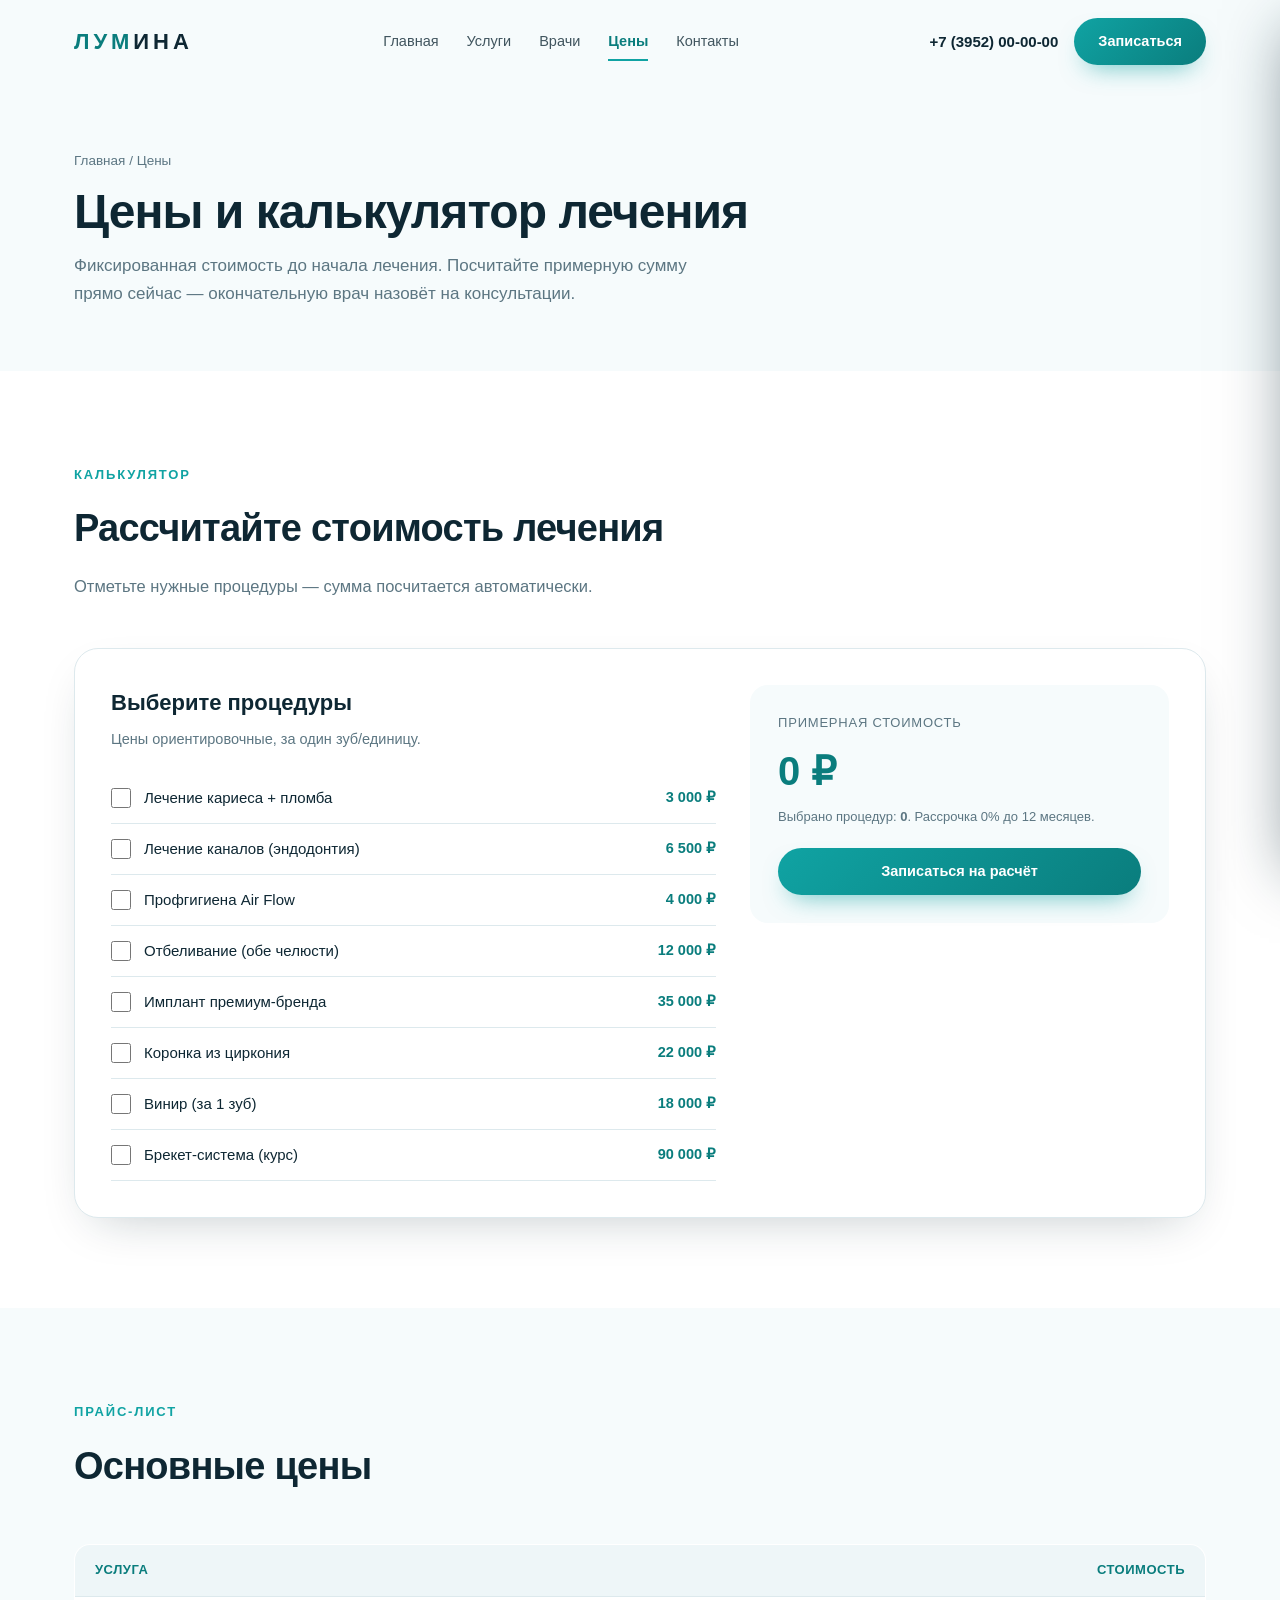
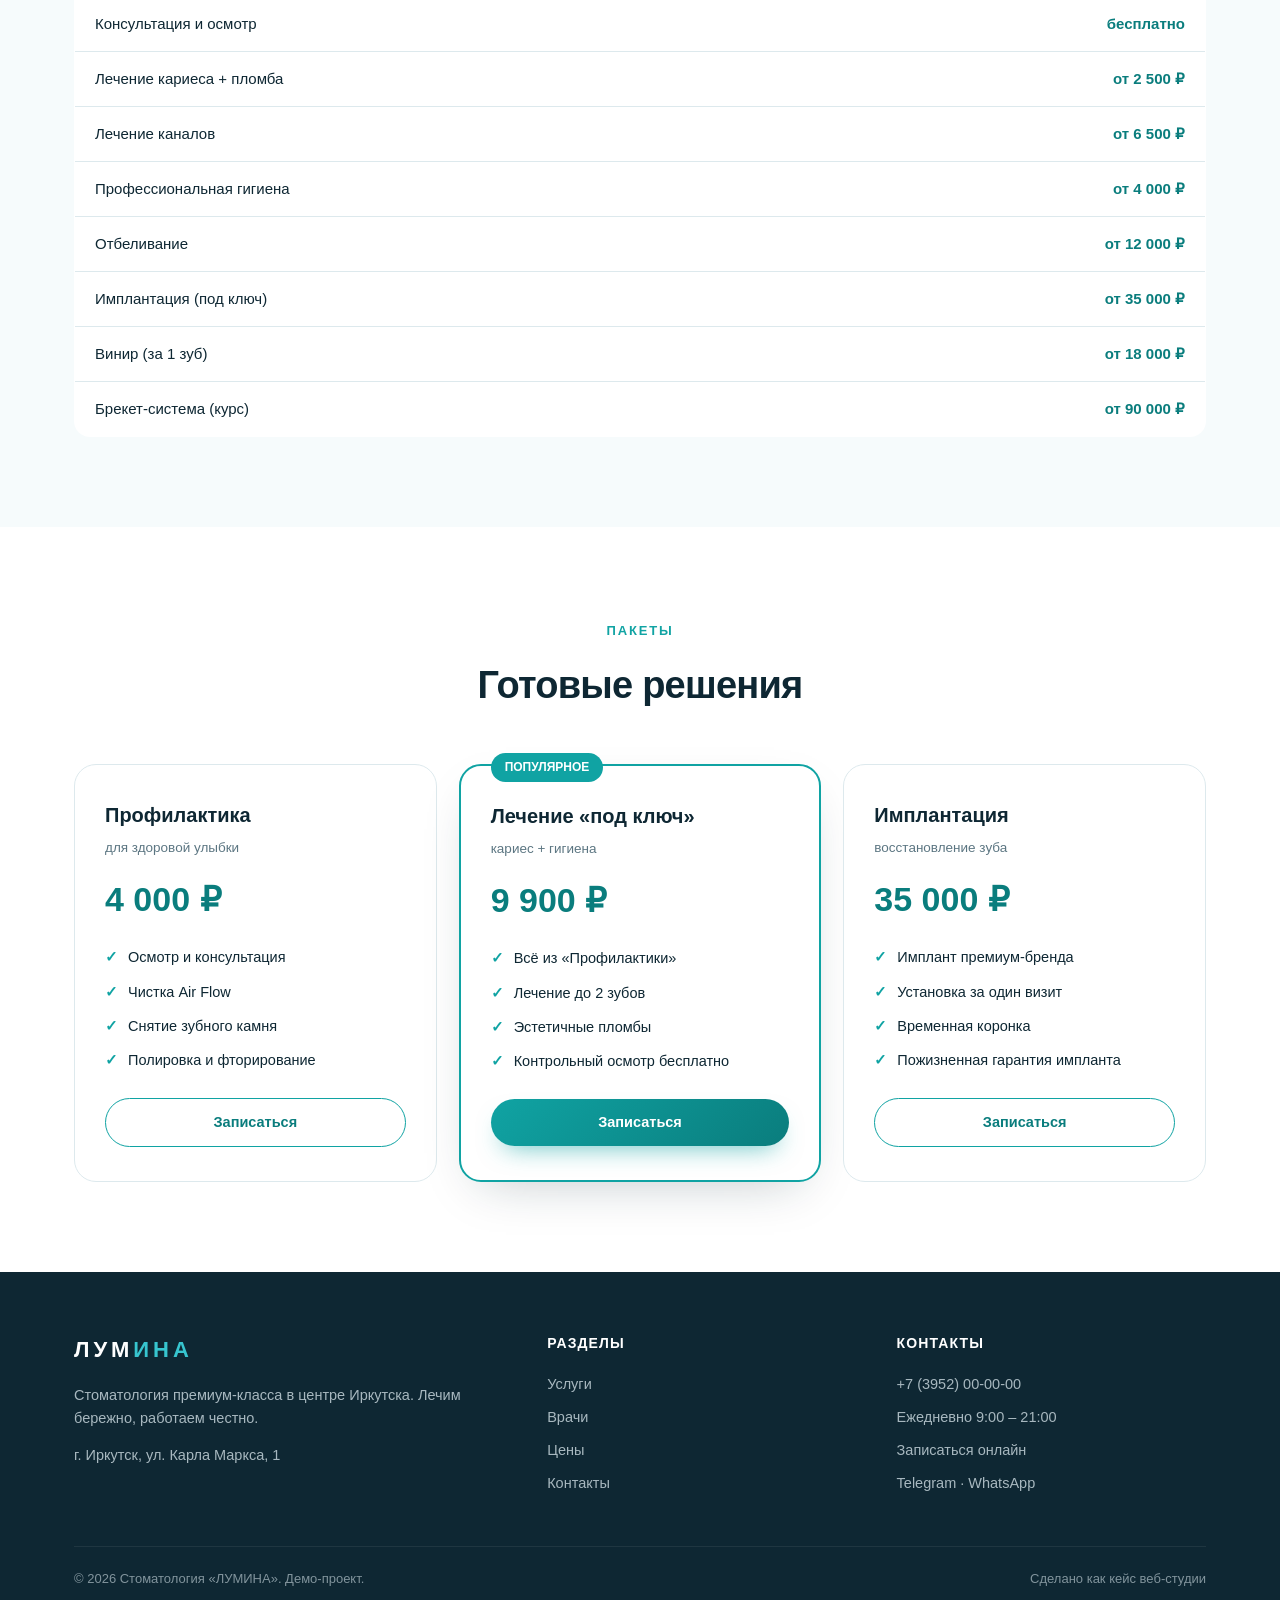
==== ceny.html @ 97af547d "Add pricing+calculator and contacts+form pages" ====
<!DOCTYPE html>
<html lang="ru">
<head>
<meta charset="UTF-8">
<meta name="viewport" content="width=device-width, initial-scale=1.0">
<meta name="description" content="Цены стоматологии ЛУМИНА и онлайн-калькулятор стоимости лечения.">
<title>Цены и калькулятор — ЛУМИНА</title>
<link rel="stylesheet" href="style.css">
</head>
<body>
<div id="progress"></div>
<header class="hdr" id="hdr"><div class="wrap nav">
  <a class="logo" href="index.html">ЛУМ<span>ИНА</span></a>
  <nav class="nav-links">
    <a href="index.html">Главная</a>
    <a href="uslugi.html">Услуги</a>
    <a href="vrachi.html">Врачи</a>
    <a href="ceny.html" class="active">Цены</a>
    <a href="kontakty.html">Контакты</a>
  </nav>
  <div class="nav-right">
    <a href="tel:+73952000000" class="phone">+7 (3952) 00-00-00</a>
    <a href="kontakty.html#zapis" class="btn">Записаться</a>
    <button class="burger" id="burger" aria-label="Меню"><span></span><span></span><span></span></button>
  </div>
</div></header>
<div class="overlay" id="overlay"></div>
<nav class="mobile-menu" id="mobileMenu">
  <a href="index.html">Главная</a>
  <a href="uslugi.html">Услуги</a>
  <a href="vrachi.html">Врачи</a>
  <a href="ceny.html">Цены</a>
  <a href="kontakty.html">Контакты</a>
  <a href="tel:+73952000000" class="phone">+7 (3952) 00-00-00</a>
  <a href="kontakty.html#zapis" class="btn">Записаться на приём</a>
</nav>

<section class="phead"><div class="wrap">
  <div class="crumbs"><a href="index.html">Главная</a> / Цены</div>
  <h1>Цены и калькулятор лечения</h1>
  <p>Фиксированная стоимость до начала лечения. Посчитайте примерную сумму прямо сейчас — окончательную врач назовёт на консультации.</p>
</div></section>

<section class="block"><div class="wrap">
  <div class="section-head reveal"><span class="section-tag">Калькулятор</span><h2 class="section-title">Рассчитайте стоимость лечения</h2><p>Отметьте нужные процедуры — сумма посчитается автоматически.</p></div>
  <div class="calc reveal" id="calc">
    <div>
      <h3>Выберите процедуры</h3>
      <div class="sub">Цены ориентировочные, за один зуб/единицу.</div>
      <label class="calc-opt"><input type="checkbox" data-price="3000"><span class="nm">Лечение кариеса + пломба</span><span class="pr">3 000 ₽</span></label>
      <label class="calc-opt"><input type="checkbox" data-price="6500"><span class="nm">Лечение каналов (эндодонтия)</span><span class="pr">6 500 ₽</span></label>
      <label class="calc-opt"><input type="checkbox" data-price="4000"><span class="nm">Профгигиена Air Flow</span><span class="pr">4 000 ₽</span></label>
      <label class="calc-opt"><input type="checkbox" data-price="12000"><span class="nm">Отбеливание (обе челюсти)</span><span class="pr">12 000 ₽</span></label>
      <label class="calc-opt"><input type="checkbox" data-price="35000"><span class="nm">Имплант премиум-бренда</span><span class="pr">35 000 ₽</span></label>
      <label class="calc-opt"><input type="checkbox" data-price="22000"><span class="nm">Коронка из циркония</span><span class="pr">22 000 ₽</span></label>
      <label class="calc-opt"><input type="checkbox" data-price="18000"><span class="nm">Винир (за 1 зуб)</span><span class="pr">18 000 ₽</span></label>
      <label class="calc-opt"><input type="checkbox" data-price="90000"><span class="nm">Брекет-система (курс)</span><span class="pr">90 000 ₽</span></label>
    </div>
    <div class="calc-side">
      <div class="total-lbl">Примерная стоимость</div>
      <div class="total" id="calcTotal">0 ₽</div>
      <div class="hint">Выбрано процедур: <b id="calcCount">0</b>. Рассрочка 0% до 12 месяцев.</div>
      <a href="kontakty.html#zapis" class="btn">Записаться на расчёт</a>
    </div>
  </div>
</div></section>

<section class="block" style="background:var(--soft2)"><div class="wrap">
  <div class="section-head reveal"><span class="section-tag">Прайс-лист</span><h2 class="section-title">Основные цены</h2></div>
  <div class="reveal"><table class="ptable">
    <tr><th>Услуга</th><th>Стоимость</th></tr>
    <tr><td>Консультация и осмотр</td><td>бесплатно</td></tr>
    <tr><td>Лечение кариеса + пломба</td><td>от 2 500 ₽</td></tr>
    <tr><td>Лечение каналов</td><td>от 6 500 ₽</td></tr>
    <tr><td>Профессиональная гигиена</td><td>от 4 000 ₽</td></tr>
    <tr><td>Отбеливание</td><td>от 12 000 ₽</td></tr>
    <tr><td>Имплантация (под ключ)</td><td>от 35 000 ₽</td></tr>
    <tr><td>Винир (за 1 зуб)</td><td>от 18 000 ₽</td></tr>
    <tr><td>Брекет-система (курс)</td><td>от 90 000 ₽</td></tr>
  </table></div>
</div></section>

<section class="block"><div class="wrap">
  <div class="section-head center reveal"><span class="section-tag">Пакеты</span><h2 class="section-title">Готовые решения</h2></div>
  <div class="price-grid">
    <div class="plan reveal s1"><h3>Профилактика</h3><div class="from">для здоровой улыбки</div><div class="cost">4 000 ₽</div><ul><li>Осмотр и консультация</li><li>Чистка Air Flow</li><li>Снятие зубного камня</li><li>Полировка и фторирование</li></ul><a href="kontakty.html#zapis" class="btn btn-ghost" style="width:100%;text-align:center">Записаться</a></div>
    <div class="plan popular reveal s2"><div class="badge">ПОПУЛЯРНОЕ</div><h3>Лечение «под ключ»</h3><div class="from">кариес + гигиена</div><div class="cost">9 900 ₽</div><ul><li>Всё из «Профилактики»</li><li>Лечение до 2 зубов</li><li>Эстетичные пломбы</li><li>Контрольный осмотр бесплатно</li></ul><a href="kontakty.html#zapis" class="btn" style="width:100%;text-align:center">Записаться</a></div>
    <div class="plan reveal s3"><h3>Имплантация</h3><div class="from">восстановление зуба</div><div class="cost">35 000 ₽</div><ul><li>Имплант премиум-бренда</li><li>Установка за один визит</li><li>Временная коронка</li><li>Пожизненная гарантия импланта</li></ul><a href="kontakty.html#zapis" class="btn btn-ghost" style="width:100%;text-align:center">Записаться</a></div>
  </div>
</div></section>

<footer><div class="wrap">
  <div class="foot-grid">
    <div><a class="logo" href="index.html">ЛУМ<span>ИНА</span></a><p>Стоматология премиум-класса в центре Иркутска. Лечим бережно, работаем честно.</p><p style="margin-top:14px">г. Иркутск, ул. Карла Маркса, 1</p></div>
    <div><h4>Разделы</h4><ul><li><a href="uslugi.html">Услуги</a></li><li><a href="vrachi.html">Врачи</a></li><li><a href="ceny.html">Цены</a></li><li><a href="kontakty.html">Контакты</a></li></ul></div>
    <div><h4>Контакты</h4><ul><li><a href="tel:+73952000000">+7 (3952) 00-00-00</a></li><li>Ежедневно 9:00 – 21:00</li><li><a href="kontakty.html#zapis">Записаться онлайн</a></li><li>Telegram · WhatsApp</li></ul></div>
  </div>
  <div class="foot-bot"><span>© 2026 Стоматология «ЛУМИНА». Демо-проект.</span><span>Сделано как кейс веб-студии</span></div>
</div></footer>
<script src="app.js"></script>
</body>
</html>
---- style.css ----
:root{--bg:#fff;--soft:#eef6f8;--soft2:#f6fbfc;--ink:#0e2733;--muted:#5c7682;--line:#dde9ed;--accent:#10a3a3;--accent2:#37c5cf;--accent-deep:#0a7d7d;--shadow:0 18px 50px -22px rgba(14,39,51,.28)}
*{margin:0;padding:0;box-sizing:border-box}
html{scroll-behavior:smooth}
body{font-family:'Segoe UI',-apple-system,Roboto,Arial,sans-serif;color:var(--ink);background:var(--bg);line-height:1.6;overflow-x:hidden}
.wrap{max-width:1180px;margin:0 auto;padding:0 24px}
img{display:block;max-width:100%}
a{color:inherit;text-decoration:none}
section.block{padding:90px 0}
#progress{position:fixed;top:0;left:0;height:3px;width:0;background:linear-gradient(90deg,var(--accent),var(--accent2));z-index:1000;transition:width .1s linear}
.hdr{position:fixed;top:0;left:0;right:0;z-index:900;padding:18px 0;transition:.35s}
.hdr.scrolled{background:rgba(255,255,255,.94);backdrop-filter:blur(12px);padding:11px 0;box-shadow:0 8px 30px -20px rgba(14,39,51,.4)}
.nav{display:flex;align-items:center;justify-content:space-between}
.logo{font-size:22px;font-weight:800;letter-spacing:.18em;color:var(--accent-deep)}
.logo span{color:var(--ink)}
.nav-links{display:flex;gap:28px}
.nav-links a{font-size:14.5px;font-weight:500;opacity:.78;transition:.2s;position:relative;padding:4px 0}
.nav-links a:hover{opacity:1;color:var(--accent-deep)}
.nav-links a.active{opacity:1;color:var(--accent-deep);font-weight:600}
.nav-links a.active::after{content:'';position:absolute;left:0;right:0;bottom:-4px;height:2px;background:var(--accent)}
.nav-right{display:flex;align-items:center;gap:16px}
.phone{font-weight:700;font-size:15px}
.btn{display:inline-block;background:linear-gradient(135deg,var(--accent),var(--accent-deep));color:#fff;padding:12px 24px;border-radius:40px;font-weight:600;font-size:14.5px;transition:.25s;border:none;cursor:pointer;box-shadow:0 12px 26px -12px rgba(16,163,163,.7)}
.btn:hover{transform:translateY(-2px);box-shadow:0 16px 30px -12px rgba(16,163,163,.85)}
.btn-ghost{background:transparent;color:var(--accent-deep);border:1.5px solid var(--accent);box-shadow:none}
.btn-ghost:hover{background:var(--accent);color:#fff}
.burger{display:none;flex-direction:column;gap:5px;background:none;border:none;cursor:pointer;padding:6px}
.burger span{width:26px;height:2.5px;background:var(--ink);border-radius:2px;transition:.3s}
.burger.active span:nth-child(1){transform:translateY(7.5px) rotate(45deg)}
.burger.active span:nth-child(2){opacity:0}
.burger.active span:nth-child(3){transform:translateY(-7.5px) rotate(-45deg)}
.mobile-menu{position:fixed;inset:0 0 0 auto;width:78%;max-width:320px;background:#fff;z-index:899;transform:translateX(100%);transition:.4s cubic-bezier(.7,0,.3,1);box-shadow:-20px 0 60px -30px rgba(14,39,51,.5);padding:92px 30px 30px;display:flex;flex-direction:column;gap:6px}
.mobile-menu.open{transform:translateX(0)}
.mobile-menu a{padding:13px 0;font-size:17px;font-weight:600;border-bottom:1px solid var(--line)}
.mobile-menu .btn{margin-top:16px;text-align:center}
.overlay{position:fixed;inset:0;background:rgba(14,39,51,.4);z-index:898;opacity:0;visibility:hidden;transition:.4s}
.overlay.show{opacity:1;visibility:visible}
.phead{position:relative;padding:150px 0 64px;background:var(--soft2);overflow:hidden}
.phead::before{content:'';position:absolute;inset:0;background:url('https://images.unsplash.com/photo-1629909613654-28e377c37b09?auto=format&fit=crop&w=1600&q=80') center/cover;opacity:.12}
.phead .wrap{position:relative;z-index:2}
.crumbs{font-size:13.5px;color:var(--muted);margin-bottom:14px}
.crumbs a:hover{color:var(--accent-deep)}
.phead h1{font-size:clamp(30px,4.6vw,48px);font-weight:800;letter-spacing:-.02em;line-height:1.1}
.phead p{color:var(--muted);font-size:17px;margin-top:14px;max-width:620px}
.hero{position:relative;min-height:92vh;display:flex;align-items:center;overflow:hidden;background:var(--soft2)}
.hero::before{content:'';position:absolute;inset:0;background:url('https://images.unsplash.com/photo-1629909613654-28e377c37b09?auto=format&fit=crop&w=1600&q=80') center/cover;opacity:.16;animation:kb 22s ease-in-out infinite alternate}
.hero::after{content:'';position:absolute;inset:0;background:linear-gradient(105deg,rgba(255,255,255,.97) 38%,rgba(238,246,248,.6) 100%)}
@keyframes kb{0%{transform:scale(1)}100%{transform:scale(1.12)}}
.hero .wrap{position:relative;z-index:2;width:100%}
.hero-inner{max-width:660px}
.eyebrow{display:inline-flex;align-items:center;gap:8px;background:#fff;border:1px solid var(--line);color:var(--accent-deep);font-weight:600;font-size:13px;padding:7px 16px;border-radius:40px;margin-bottom:22px;box-shadow:var(--shadow)}
.eyebrow .dot{width:8px;height:8px;border-radius:50%;background:var(--accent);box-shadow:0 0 0 4px rgba(16,163,163,.18)}
.hero h1{font-size:clamp(34px,5.4vw,58px);line-height:1.08;font-weight:800;letter-spacing:-.02em;margin-bottom:20px}
.hero h1 em{font-style:normal;color:var(--accent-deep)}
.hero p.lead{font-size:clamp(16px,2vw,19px);color:var(--muted);max-width:520px;margin-bottom:32px}
.hero-cta{display:flex;gap:14px;flex-wrap:wrap;margin-bottom:44px}
.hero-trust{display:flex;gap:38px;flex-wrap:wrap}
.hero-trust .t-num{font-size:30px;font-weight:800;color:var(--accent-deep);line-height:1}
.hero-trust .t-lbl{font-size:13.5px;color:var(--muted);margin-top:6px}
.section-head{max-width:640px;margin-bottom:48px}
.section-head.center{text-align:center;margin-left:auto;margin-right:auto}
.section-tag{font-size:13px;font-weight:700;letter-spacing:.14em;text-transform:uppercase;color:var(--accent)}
.section-title{font-size:clamp(26px,3.6vw,38px);font-weight:800;letter-spacing:-.02em;margin:12px 0 14px}
.section-head p{color:var(--muted);font-size:16.5px}
.grid{display:grid;gap:22px}
.grid-3{grid-template-columns:repeat(3,1fr)}
.grid-4{grid-template-columns:repeat(4,1fr)}
.card{background:#fff;border:1px solid var(--line);border-radius:20px;padding:30px;transition:.3s}
.card:hover{transform:translateY(-6px);box-shadow:var(--shadow);border-color:transparent}
.card .ic{width:54px;height:54px;border-radius:15px;display:flex;align-items:center;justify-content:center;font-size:26px;background:var(--soft);margin-bottom:18px}
.card h3{font-size:19px;font-weight:700;margin-bottom:10px}
.card p{color:var(--muted);font-size:15px}
.card .price-tag{margin-top:16px;font-weight:700;color:var(--accent-deep);font-size:15px}
.card .more{display:inline-block;margin-top:14px;font-weight:600;color:var(--accent-deep);font-size:14px}
.card .more:hover{text-decoration:underline}
.stats{background:linear-gradient(135deg,var(--accent-deep),var(--accent));color:#fff;border-radius:26px;padding:44px 30px;display:grid;grid-template-columns:repeat(4,1fr);gap:24px;text-align:center}
.stats .n{font-size:38px;font-weight:800;line-height:1}
.stats .l{font-size:14px;opacity:.85;margin-top:8px}
.filters{display:flex;gap:10px;flex-wrap:wrap;margin-bottom:32px}
.filt{border:1.5px solid var(--line);background:#fff;color:var(--ink);padding:10px 20px;border-radius:40px;font-size:14px;font-weight:600;cursor:pointer;transition:.2s;font-family:inherit}
.filt:hover{border-color:var(--accent)}
.filt.active{background:var(--accent);border-color:var(--accent);color:#fff}
.doc{background:#fff;border:1px solid var(--line);border-radius:20px;overflow:hidden;transition:.35s}
.doc:hover{transform:translateY(-6px);box-shadow:var(--shadow)}
.doc.hide{display:none}
.doc .av{height:120px;background:linear-gradient(135deg,var(--accent),var(--accent-deep));display:flex;align-items:center;justify-content:center;color:#fff;font-size:40px;font-weight:800}
.doc .info{padding:22px}
.doc .info h3{font-size:18px;font-weight:700}
.doc .info .role{color:var(--accent-deep);font-size:14px;font-weight:600;margin:4px 0 10px}
.doc .info p{color:var(--muted);font-size:14px}
.doc .tags{margin-top:12px;display:flex;gap:6px;flex-wrap:wrap}
.doc .tags span{font-size:12px;background:var(--soft);color:var(--accent-deep);padding:4px 10px;border-radius:20px;font-weight:600}
.price-grid{display:grid;grid-template-columns:repeat(3,1fr);gap:22px}
.plan{background:#fff;border:1px solid var(--line);border-radius:22px;padding:34px 30px;position:relative;transition:.3s}
.plan:hover{transform:translateY(-6px);box-shadow:var(--shadow)}
.plan.popular{border:2px solid var(--accent);box-shadow:var(--shadow)}
.plan .badge{position:absolute;top:-13px;left:30px;background:var(--accent);color:#fff;font-size:12px;font-weight:700;padding:5px 14px;border-radius:30px}
.plan h3{font-size:20px;font-weight:700;margin-bottom:6px}
.plan .from{color:var(--muted);font-size:13.5px}
.plan .cost{font-size:34px;font-weight:800;color:var(--accent-deep);margin:14px 0 20px}
.plan ul{list-style:none;display:flex;flex-direction:column;gap:11px;margin-bottom:26px}
.plan li{font-size:14.5px;display:flex;gap:10px;align-items:flex-start}
.plan li::before{content:'\2713';color:var(--accent);font-weight:800;flex:none}
.ptable{width:100%;border-collapse:collapse;background:#fff;border:1px solid var(--line);border-radius:16px;overflow:hidden}
.ptable th,.ptable td{padding:15px 20px;text-align:left;border-bottom:1px solid var(--line);font-size:15px}
.ptable th{background:var(--soft);font-weight:700;font-size:13px;letter-spacing:.04em;text-transform:uppercase;color:var(--accent-deep)}
.ptable td:last-child,.ptable th:last-child{text-align:right;font-weight:700;color:var(--accent-deep);white-space:nowrap}
.ptable tr:last-child td{border-bottom:none}
.calc{background:#fff;border:1px solid var(--line);border-radius:24px;padding:36px;box-shadow:var(--shadow);display:grid;grid-template-columns:1.3fr .9fr;gap:34px}
.calc h3{font-size:22px;font-weight:800;margin-bottom:8px}
.calc .sub{color:var(--muted);font-size:14.5px;margin-bottom:22px}
.calc-opt{display:flex;align-items:center;gap:13px;padding:13px 0;border-bottom:1px solid var(--line);cursor:pointer}
.calc-opt input{width:20px;height:20px;accent-color:var(--accent);cursor:pointer}
.calc-opt .nm{flex:1;font-size:15px}
.calc-opt .pr{font-weight:700;color:var(--accent-deep);font-size:14.5px}
.calc-side{background:var(--soft2);border-radius:18px;padding:28px;align-self:start;position:sticky;top:90px}
.calc-side .total-lbl{font-size:13px;text-transform:uppercase;letter-spacing:.06em;color:var(--muted)}
.calc-side .total{font-size:40px;font-weight:800;color:var(--accent-deep);margin:6px 0 4px}
.calc-side .hint{font-size:13px;color:var(--muted);margin-bottom:20px}
.calc-side .btn{width:100%;text-align:center}
.book-card{background:#fff;border:1px solid var(--line);border-radius:26px;overflow:hidden;display:grid;grid-template-columns:1.05fr 1fr;box-shadow:var(--shadow)}
.book-side{background:linear-gradient(150deg,var(--accent-deep),var(--accent));color:#fff;padding:46px}
.book-side h3{font-size:26px;font-weight:800;margin-bottom:16px;line-height:1.2}
.book-side p{opacity:.9;font-size:15.5px;margin-bottom:26px}
.book-side .pt{display:flex;gap:13px;align-items:flex-start;margin-bottom:15px;font-size:15px}
.book-side .pt .pi{flex:none;width:26px;height:26px;border-radius:8px;background:rgba(255,255,255,.18);display:flex;align-items:center;justify-content:center;font-size:14px}
.book-form{padding:46px}
.book-form .f{margin-bottom:16px}
.book-form label{display:block;font-size:13.5px;font-weight:600;margin-bottom:7px}
.book-form input,.book-form select{width:100%;padding:13px 16px;border:1.5px solid var(--line);border-radius:12px;font-size:15px;font-family:inherit;background:#fff}
.book-form input:focus,.book-form select:focus{outline:none;border-color:var(--accent)}
.book-form .btn{width:100%;text-align:center;padding:15px;font-size:15.5px;margin-top:6px}
.book-form .note{font-size:12.5px;color:var(--muted);text-align:center;margin-top:14px}
.success{display:none;text-align:center;padding:30px 0}
.success.show{display:block}
.success .ok{width:72px;height:72px;border-radius:50%;background:var(--accent);color:#fff;font-size:38px;display:flex;align-items:center;justify-content:center;margin:0 auto 20px}
.success h3{font-size:24px;margin-bottom:10px}
.success p{color:var(--muted)}
.contact-grid{display:grid;grid-template-columns:1fr 1fr;gap:28px;margin-bottom:40px}
.cinfo{background:#fff;border:1px solid var(--line);border-radius:20px;padding:32px}
.cinfo .row{display:flex;gap:14px;align-items:flex-start;margin-bottom:20px}
.cinfo .row:last-child{margin-bottom:0}
.cinfo .ci{flex:none;width:44px;height:44px;border-radius:12px;background:var(--soft);display:flex;align-items:center;justify-content:center;font-size:20px}
.cinfo .row b{display:block;font-size:15px;margin-bottom:2px}
.cinfo .row span{color:var(--muted);font-size:14.5px}
.map{border-radius:20px;overflow:hidden;border:1px solid var(--line);min-height:340px;background:var(--soft);display:flex;align-items:center;justify-content:center;color:var(--muted);font-size:15px;background-image:linear-gradient(rgba(16,163,163,.06),rgba(16,163,163,.06)),url('https://images.unsplash.com/photo-1524661135-423995f22d0b?auto=format&fit=crop&w=900&q=80');background-size:cover;background-position:center}
.faq{max-width:820px;margin:0 auto}
.faq details{background:#fff;border:1px solid var(--line);border-radius:16px;padding:4px 24px;margin-bottom:14px;transition:.3s}
.faq details[open]{box-shadow:var(--shadow);border-color:transparent}
.faq summary{list-style:none;cursor:pointer;padding:18px 0;font-weight:600;font-size:16.5px;display:flex;justify-content:space-between;gap:16px}
.faq summary::-webkit-details-marker{display:none}
.faq summary::after{content:'+';font-size:24px;color:var(--accent);transition:.3s}
.faq details[open] summary::after{transform:rotate(45deg)}
.faq .ans{padding:0 0 20px;color:var(--muted);font-size:15px}
.cta-strip{background:linear-gradient(135deg,var(--accent-deep),var(--accent));border-radius:26px;padding:54px 44px;text-align:center;color:#fff}
.cta-strip h2{font-size:clamp(24px,3.4vw,34px);font-weight:800;margin-bottom:12px}
.cta-strip p{opacity:.9;font-size:16.5px;margin-bottom:26px;max-width:560px;margin-left:auto;margin-right:auto}
.cta-strip .btn{background:#fff;color:var(--accent-deep)}
footer{background:var(--ink);color:#cfdde3;padding:60px 0 28px;margin-top:0}
.foot-grid{display:grid;grid-template-columns:1.4fr 1fr 1fr;gap:40px;margin-bottom:40px}
.foot-grid .logo{color:#fff;margin-bottom:16px;display:inline-block}
.foot-grid .logo span{color:var(--accent2)}
footer p{font-size:14.5px;opacity:.8;margin-bottom:8px}
footer h4{font-size:14px;letter-spacing:.08em;text-transform:uppercase;color:#fff;margin-bottom:18px}
footer ul{list-style:none}
footer ul li{margin-bottom:10px;font-size:14.5px;opacity:.8}
footer ul li a:hover{color:var(--accent2)}
.foot-bot{border-top:1px solid rgba(255,255,255,.12);padding-top:22px;display:flex;justify-content:space-between;flex-wrap:wrap;gap:12px;font-size:13px;opacity:.6}
.reveal{opacity:0;transform:translateY(34px);transition:opacity .7s ease,transform .7s cubic-bezier(.2,.7,.2,1)}
.reveal.visible{opacity:1;transform:none}
.s1{transition-delay:.07s}.s2{transition-delay:.14s}.s3{transition-delay:.21s}.s4{transition-delay:.28s}
@media(max-width:980px){.grid-3,.grid-4,.price-grid,.contact-grid{grid-template-columns:repeat(2,1fr)}.book-card,.calc{grid-template-columns:1fr}.calc-side{position:static}.foot-grid{grid-template-columns:1fr 1fr}}
@media(max-width:860px){.nav-links,.nav-right .phone,.nav-right .btn{display:none}.burger{display:flex}.stats{grid-template-columns:repeat(2,1fr);gap:30px 24px}}
@media(max-width:560px){section.block{padding:62px 0}.grid-3,.grid-4,.price-grid,.contact-grid,.foot-grid{grid-template-columns:1fr}.hero-trust{gap:24px}.book-form,.book-side,.calc{padding:30px 24px}.phead{padding:130px 0 50px}}
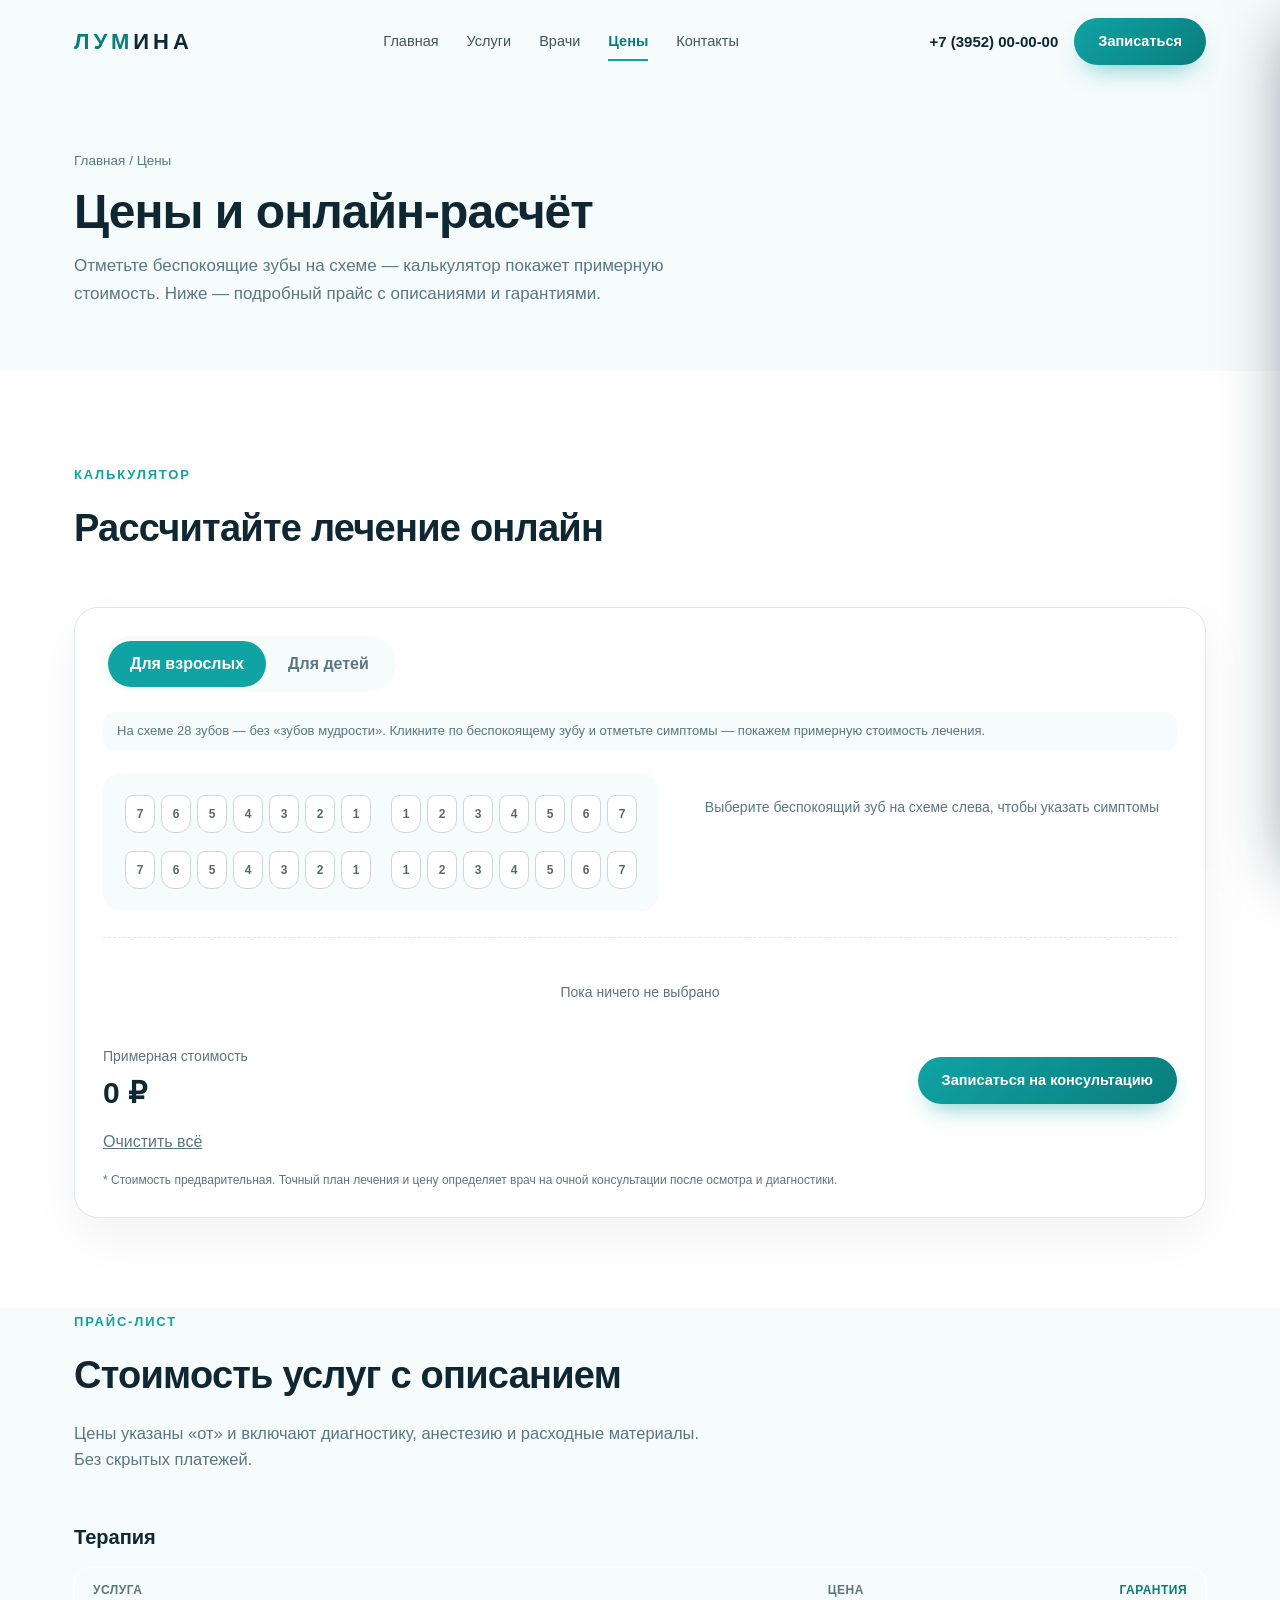
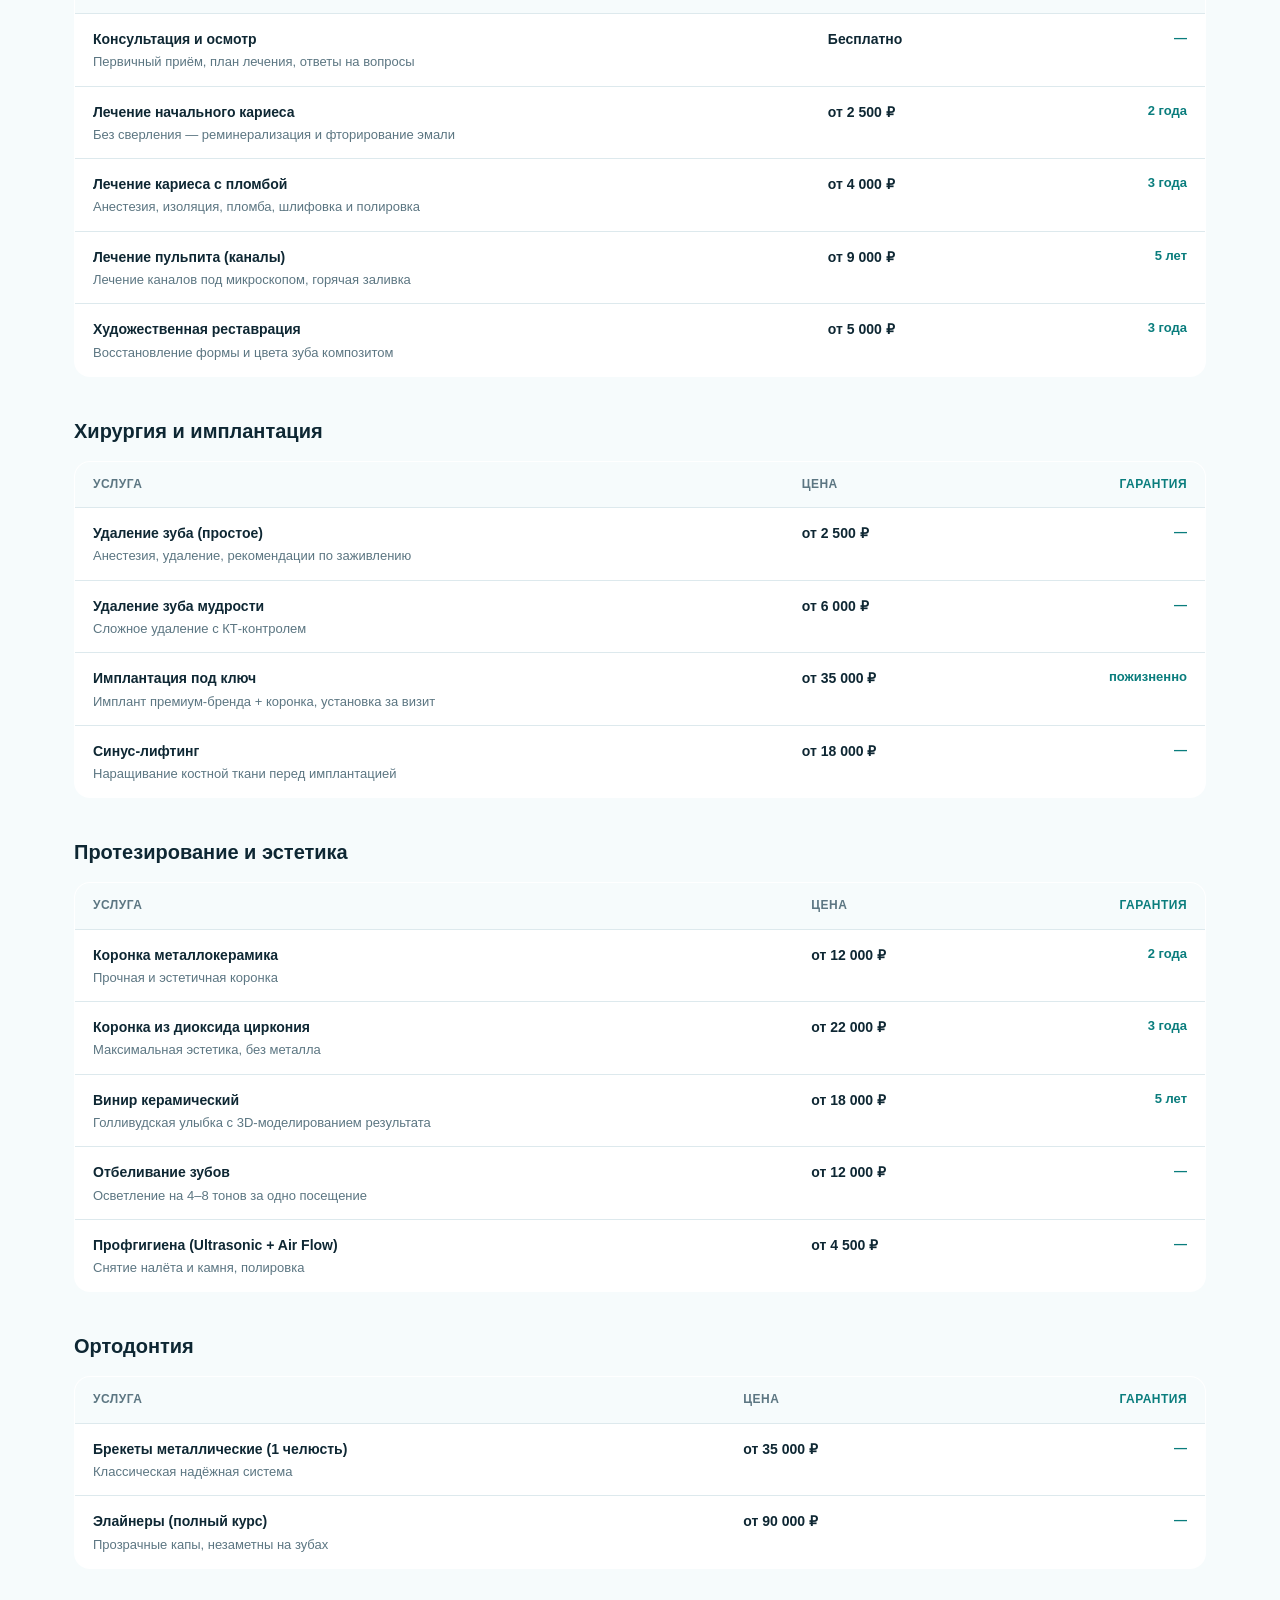
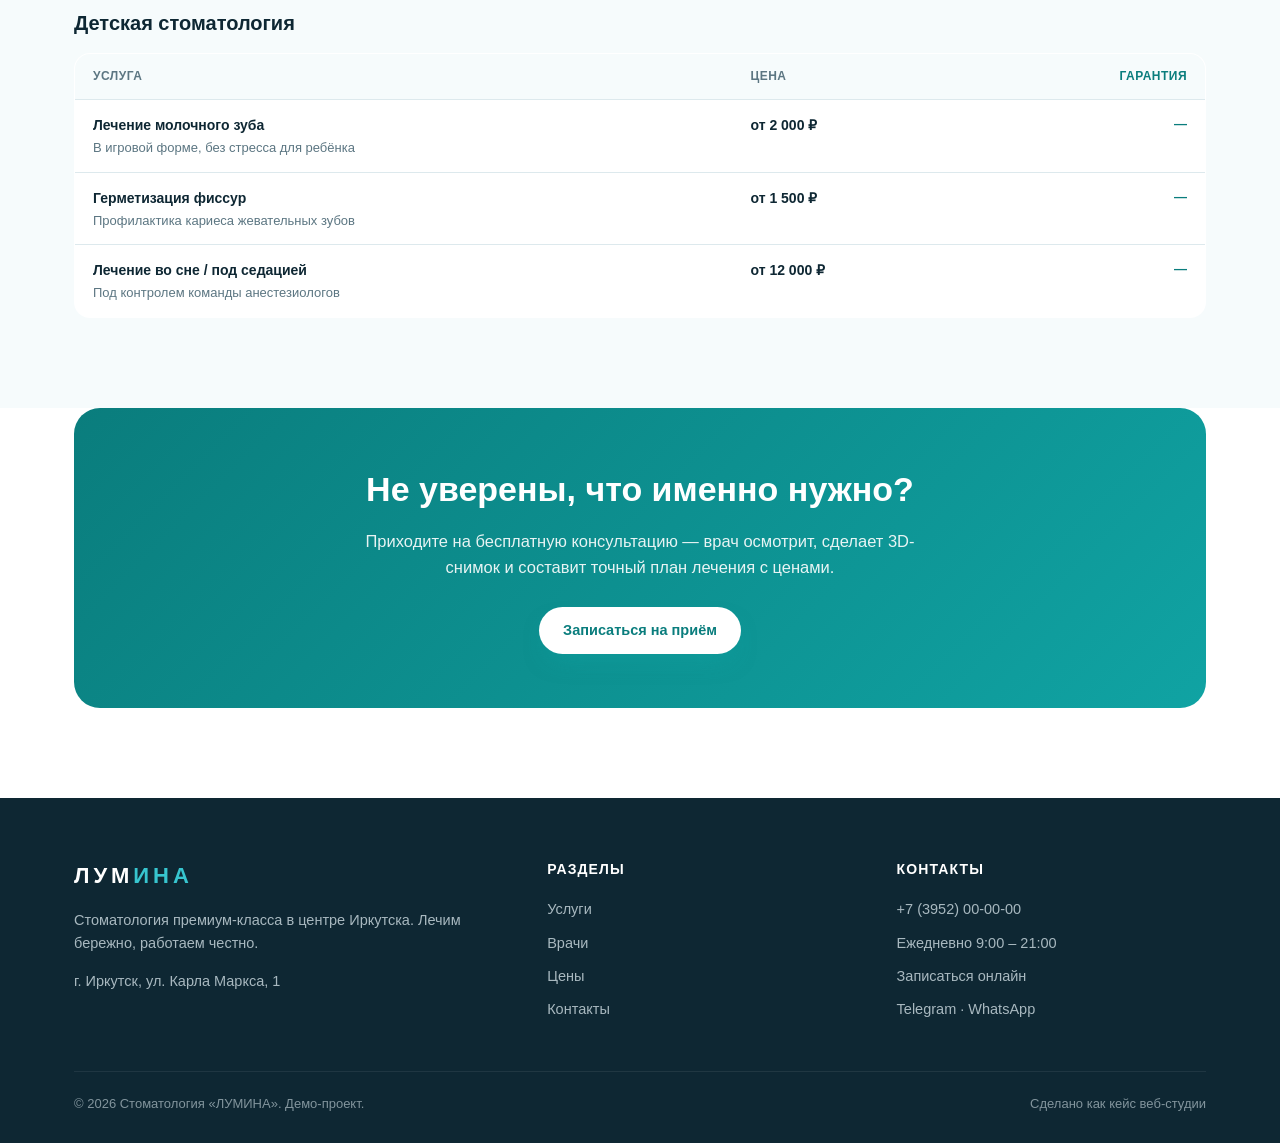
==== commit 7462b025: "Detailed services breakdown + interactive tooth calculator and detailed price list" ====
--- a/ceny.html
+++ b/ceny.html
@@ -3,9 +3,49 @@
 <head>
 <meta charset="UTF-8">
 <meta name="viewport" content="width=device-width, initial-scale=1.0">
-<meta name="description" content="Цены стоматологии ЛУМИНА и онлайн-калькулятор стоимости лечения.">
-<title>Цены и калькулятор — ЛУМИНА</title>
+<meta name="description" content="Цены на стоматологию ЛУМИНА в Иркутске. Онлайн-калькулятор лечения зубов и подробный прайс с гарантиями.">
+<title>Цены и калькулятор лечения — ЛУМИНА</title>
 <link rel="stylesheet" href="style.css">
+<style>
+.tc{background:#fff;border:1px solid var(--line,#e8e6e1);border-radius:24px;padding:28px;box-shadow:0 20px 50px rgba(0,0,0,.05)}
+.tc-tabs{display:inline-flex;background:var(--soft2,#f4f1ec);border-radius:999px;padding:5px;margin-bottom:6px}
+.tc-tab{border:0;background:transparent;padding:10px 22px;border-radius:999px;font:inherit;font-weight:600;cursor:pointer;color:var(--muted,#6b6b6b)}
+.tc-tab.on{background:var(--accent,#0e8f7e);color:#fff}
+.tc-note{font-size:13px;color:var(--muted,#7a7a7a);background:var(--soft2,#f6f4ef);border-radius:12px;padding:10px 14px;margin:14px 0 22px;line-height:1.45}
+.tc-grid{display:grid;grid-template-columns:1fr 1fr;gap:28px}
+.tc-arch{display:flex;flex-direction:column;gap:18px;align-items:center;justify-content:center;padding:22px;background:var(--soft2,#f6f4ef);border-radius:18px}
+.tc-row{display:flex;gap:20px}
+.tc-quad{display:flex;gap:6px}
+.tooth{width:30px;height:38px;border:1.5px solid #cfd6d3;background:#fff;border-radius:8px 8px 13px 13px;font-size:12px;font-weight:700;color:#5a6b66;cursor:pointer;transition:.15s}
+.tooth:hover{border-color:var(--accent,#0e8f7e);transform:translateY(-2px)}
+.tooth.active{border-color:var(--accent,#0e8f7e);box-shadow:0 0 0 3px rgba(14,143,126,.18)}
+.tooth.filled{background:var(--accent,#0e8f7e);color:#fff;border-color:var(--accent,#0e8f7e)}
+.tc-symhead{font-weight:700;margin-bottom:14px;font-size:17px}
+.tc-sym{display:flex;align-items:center;gap:12px;padding:11px 14px;border:1px solid var(--line,#e8e6e1);border-radius:12px;margin-bottom:8px;cursor:pointer;transition:.15s}
+.tc-sym:hover{border-color:var(--accent,#0e8f7e)}
+.tc-sym.on{border-color:var(--accent,#0e8f7e);background:rgba(14,143,126,.06)}
+.tc-sym input{width:18px;height:18px;accent-color:var(--accent,#0e8f7e);flex:none}
+.tc-symt{flex:1;font-size:14px;line-height:1.3}
+.tc-symt i{display:block;font-style:normal;font-size:12px;color:var(--muted,#8a8a8a);margin-top:3px}
+.tc-sym b{white-space:nowrap;font-size:14px}
+.tc-empty{color:var(--muted,#9a9a9a);font-size:14px;padding:24px 6px;text-align:center;line-height:1.5}
+.tc-sum{margin-top:26px;border-top:1px dashed var(--line,#ddd);padding-top:20px}
+.tc-line{display:flex;justify-content:space-between;gap:14px;padding:8px 0;font-size:14px;border-bottom:1px solid var(--soft2,#f0ede8)}
+.tc-foot{display:flex;align-items:center;justify-content:space-between;gap:18px;margin-top:18px;flex-wrap:wrap}
+.tc-total{font-size:14px;color:var(--muted,#777)}
+.tc-total b{display:block;font-size:30px;color:var(--ink,#1a1a1a);font-weight:800;margin-top:2px}
+#tcClear{border:0;background:transparent;color:var(--muted,#888);cursor:pointer;font:inherit;text-decoration:underline;margin-top:12px}
+.tc-disc{font-size:12px;color:var(--muted,#9a9a9a);margin-top:16px;line-height:1.5}
+.ptable{width:100%;border-collapse:collapse;background:#fff;border:1px solid var(--line,#e8e6e1);border-radius:16px;overflow:hidden}
+.ptable th{background:var(--soft2,#f4f1ec);text-align:left;padding:13px 18px;font-size:12px;text-transform:uppercase;letter-spacing:.04em;color:var(--muted,#6b6b6b)}
+.ptable td{padding:14px 18px;border-top:1px solid var(--soft2,#f0ede8);vertical-align:top;font-size:14px}
+.ptable .pn{font-weight:600}
+.ptable .pd{color:var(--muted,#7a7a7a);font-size:13px;margin-top:3px;line-height:1.4}
+.ptable .pp{white-space:nowrap;font-weight:700}
+.ptable .pg{white-space:nowrap;color:var(--accent,#0e8f7e);font-size:13px}
+.pcat{font-weight:800;font-size:20px;margin:38px 0 14px}
+@media(max-width:760px){.tc-grid{grid-template-columns:1fr}.ptable thead{display:none}.ptable td{display:block;border:0;padding:3px 16px}.ptable td.pp,.ptable td.pg{padding-bottom:14px}.ptable tr{display:block;border-top:1px solid var(--soft2,#eee);padding:12px 0}}
+</style>
 </head>
 <body>
 <div id="progress"></div>
@@ -37,55 +77,82 @@
 
 <section class="phead"><div class="wrap">
   <div class="crumbs"><a href="index.html">Главная</a> / Цены</div>
-  <h1>Цены и калькулятор лечения</h1>
-  <p>Фиксированная стоимость до начала лечения. Посчитайте примерную сумму прямо сейчас — окончательную врач назовёт на консультации.</p>
+  <h1>Цены и онлайн-расчёт</h1>
+  <p>Отметьте беспокоящие зубы на схеме — калькулятор покажет примерную стоимость. Ниже — подробный прайс с описаниями и гарантиями.</p>
 </div></section>
 
 <section class="block"><div class="wrap">
-  <div class="section-head reveal"><span class="section-tag">Калькулятор</span><h2 class="section-title">Рассчитайте стоимость лечения</h2><p>Отметьте нужные процедуры — сумма посчитается автоматически.</p></div>
-  <div class="calc reveal" id="calc">
-    <div>
-      <h3>Выберите процедуры</h3>
-      <div class="sub">Цены ориентировочные, за один зуб/единицу.</div>
-      <label class="calc-opt"><input type="checkbox" data-price="3000"><span class="nm">Лечение кариеса + пломба</span><span class="pr">3 000 ₽</span></label>
-      <label class="calc-opt"><input type="checkbox" data-price="6500"><span class="nm">Лечение каналов (эндодонтия)</span><span class="pr">6 500 ₽</span></label>
-      <label class="calc-opt"><input type="checkbox" data-price="4000"><span class="nm">Профгигиена Air Flow</span><span class="pr">4 000 ₽</span></label>
-      <label class="calc-opt"><input type="checkbox" data-price="12000"><span class="nm">Отбеливание (обе челюсти)</span><span class="pr">12 000 ₽</span></label>
-      <label class="calc-opt"><input type="checkbox" data-price="35000"><span class="nm">Имплант премиум-бренда</span><span class="pr">35 000 ₽</span></label>
-      <label class="calc-opt"><input type="checkbox" data-price="22000"><span class="nm">Коронка из циркония</span><span class="pr">22 000 ₽</span></label>
-      <label class="calc-opt"><input type="checkbox" data-price="18000"><span class="nm">Винир (за 1 зуб)</span><span class="pr">18 000 ₽</span></label>
-      <label class="calc-opt"><input type="checkbox" data-price="90000"><span class="nm">Брекет-система (курс)</span><span class="pr">90 000 ₽</span></label>
+  <div class="section-head reveal"><span class="section-tag">Калькулятор</span><h2 class="section-title">Рассчитайте лечение онлайн</h2></div>
+  <div id="toothCalc" class="tc reveal">
+    <div class="tc-tabs">
+      <button class="tc-tab on" data-mode="adult" type="button">Для взрослых</button>
+      <button class="tc-tab" data-mode="child" type="button">Для детей</button>
     </div>
-    <div class="calc-side">
-      <div class="total-lbl">Примерная стоимость</div>
-      <div class="total" id="calcTotal">0 ₽</div>
-      <div class="hint">Выбрано процедур: <b id="calcCount">0</b>. Рассрочка 0% до 12 месяцев.</div>
-      <a href="kontakty.html#zapis" class="btn">Записаться на расчёт</a>
+    <div class="tc-note">На схеме 28 зубов — без «зубов мудрости». Кликните по беспокоящему зубу и отметьте симптомы — покажем примерную стоимость лечения.</div>
+    <div class="tc-grid">
+      <div id="tcArch" class="tc-arch"></div>
+      <div id="tcSymptoms"></div>
     </div>
-  </div>
-</div></section>
-
-<section class="block" style="background:var(--soft2)"><div class="wrap">
-  <div class="section-head reveal"><span class="section-tag">Прайс-лист</span><h2 class="section-title">Основные цены</h2></div>
-  <div class="reveal"><table class="ptable">
-    <tr><th>Услуга</th><th>Стоимость</th></tr>
-    <tr><td>Консультация и осмотр</td><td>бесплатно</td></tr>
-    <tr><td>Лечение кариеса + пломба</td><td>от 2 500 ₽</td></tr>
-    <tr><td>Лечение каналов</td><td>от 6 500 ₽</td></tr>
-    <tr><td>Профессиональная гигиена</td><td>от 4 000 ₽</td></tr>
-    <tr><td>Отбеливание</td><td>от 12 000 ₽</td></tr>
-    <tr><td>Имплантация (под ключ)</td><td>от 35 000 ₽</td></tr>
-    <tr><td>Винир (за 1 зуб)</td><td>от 18 000 ₽</td></tr>
-    <tr><td>Брекет-система (курс)</td><td>от 90 000 ₽</td></tr>
-  </table></div>
-</div></section>
-
-<section class="block"><div class="wrap">
-  <div class="section-head center reveal"><span class="section-tag">Пакеты</span><h2 class="section-title">Готовые решения</h2></div>
-  <div class="price-grid">
-    <div class="plan reveal s1"><h3>Профилактика</h3><div class="from">для здоровой улыбки</div><div class="cost">4 000 ₽</div><ul><li>Осмотр и консультация</li><li>Чистка Air Flow</li><li>Снятие зубного камня</li><li>Полировка и фторирование</li></ul><a href="kontakty.html#zapis" class="btn btn-ghost" style="width:100%;text-align:center">Записаться</a></div>
-    <div class="plan popular reveal s2"><div class="badge">ПОПУЛЯРНОЕ</div><h3>Лечение «под ключ»</h3><div class="from">кариес + гигиена</div><div class="cost">9 900 ₽</div><ul><li>Всё из «Профилактики»</li><li>Лечение до 2 зубов</li><li>Эстетичные пломбы</li><li>Контрольный осмотр бесплатно</li></ul><a href="kontakty.html#zapis" class="btn" style="width:100%;text-align:center">Записаться</a></div>
-    <div class="plan reveal s3"><h3>Имплантация</h3><div class="from">восстановление зуба</div><div class="cost">35 000 ₽</div><ul><li>Имплант премиум-бренда</li><li>Установка за один визит</li><li>Временная коронка</li><li>Пожизненная гарантия импланта</li></ul><a href="kontakty.html#zapis" class="btn btn-ghost" style="width:100%;text-align:center">Записаться</a></div>
+    <div class="tc-sum">
+      <div id="tcSummary"></div>
+      <div class="tc-foot">
+        <div class="tc-total">Примерная стоимость<b id="tcTotal">0 ₽</b></div>
+        <a href="kontakty.html#zapis" class="btn">Записаться на консультацию</a>
+      </div>
+      <button id="tcClear" type="button">Очистить всё</button>
+      <div class="tc-disc">* Стоимость предварительная. Точный план лечения и цену определяет врач на очной консультации после осмотра и диагностики.</div>
+    </div>
+  </div>
+</div></section>
+
+<section class="block" style="background:var(--soft2);padding-top:0"><div class="wrap">
+  <div class="section-head reveal"><span class="section-tag">Прайс-лист</span><h2 class="section-title">Стоимость услуг с описанием</h2><p>Цены указаны «от» и включают диагностику, анестезию и расходные материалы. Без скрытых платежей.</p></div>
+
+  <h3 class="pcat reveal">Терапия</h3>
+  <table class="ptable reveal"><thead><tr><th>Услуга</th><th>Цена</th><th>Гарантия</th></tr></thead><tbody>
+    <tr><td><div class="pn">Консультация и осмотр</div><div class="pd">Первичный приём, план лечения, ответы на вопросы</div></td><td class="pp">Бесплатно</td><td class="pg">—</td></tr>
+    <tr><td><div class="pn">Лечение начального кариеса</div><div class="pd">Без сверления — реминерализация и фторирование эмали</div></td><td class="pp">от 2 500 ₽</td><td class="pg">2 года</td></tr>
+    <tr><td><div class="pn">Лечение кариеса с пломбой</div><div class="pd">Анестезия, изоляция, пломба, шлифовка и полировка</div></td><td class="pp">от 4 000 ₽</td><td class="pg">3 года</td></tr>
+    <tr><td><div class="pn">Лечение пульпита (каналы)</div><div class="pd">Лечение каналов под микроскопом, горячая заливка</div></td><td class="pp">от 9 000 ₽</td><td class="pg">5 лет</td></tr>
+    <tr><td><div class="pn">Художественная реставрация</div><div class="pd">Восстановление формы и цвета зуба композитом</div></td><td class="pp">от 5 000 ₽</td><td class="pg">3 года</td></tr>
+  </tbody></table>
+
+  <h3 class="pcat reveal">Хирургия и имплантация</h3>
+  <table class="ptable reveal"><thead><tr><th>Услуга</th><th>Цена</th><th>Гарантия</th></tr></thead><tbody>
+    <tr><td><div class="pn">Удаление зуба (простое)</div><div class="pd">Анестезия, удаление, рекомендации по заживлению</div></td><td class="pp">от 2 500 ₽</td><td class="pg">—</td></tr>
+    <tr><td><div class="pn">Удаление зуба мудрости</div><div class="pd">Сложное удаление с КТ-контролем</div></td><td class="pp">от 6 000 ₽</td><td class="pg">—</td></tr>
+    <tr><td><div class="pn">Имплантация под ключ</div><div class="pd">Имплант премиум-бренда + коронка, установка за визит</div></td><td class="pp">от 35 000 ₽</td><td class="pg">пожизненно</td></tr>
+    <tr><td><div class="pn">Синус-лифтинг</div><div class="pd">Наращивание костной ткани перед имплантацией</div></td><td class="pp">от 18 000 ₽</td><td class="pg">—</td></tr>
+  </tbody></table>
+
+  <h3 class="pcat reveal">Протезирование и эстетика</h3>
+  <table class="ptable reveal"><thead><tr><th>Услуга</th><th>Цена</th><th>Гарантия</th></tr></thead><tbody>
+    <tr><td><div class="pn">Коронка металлокерамика</div><div class="pd">Прочная и эстетичная коронка</div></td><td class="pp">от 12 000 ₽</td><td class="pg">2 года</td></tr>
+    <tr><td><div class="pn">Коронка из диоксида циркония</div><div class="pd">Максимальная эстетика, без металла</div></td><td class="pp">от 22 000 ₽</td><td class="pg">3 года</td></tr>
+    <tr><td><div class="pn">Винир керамический</div><div class="pd">Голливудская улыбка с 3D-моделированием результата</div></td><td class="pp">от 18 000 ₽</td><td class="pg">5 лет</td></tr>
+    <tr><td><div class="pn">Отбеливание зубов</div><div class="pd">Осветление на 4–8 тонов за одно посещение</div></td><td class="pp">от 12 000 ₽</td><td class="pg">—</td></tr>
+    <tr><td><div class="pn">Профгигиена (Ultrasonic + Air Flow)</div><div class="pd">Снятие налёта и камня, полировка</div></td><td class="pp">от 4 500 ₽</td><td class="pg">—</td></tr>
+  </tbody></table>
+
+  <h3 class="pcat reveal">Ортодонтия</h3>
+  <table class="ptable reveal"><thead><tr><th>Услуга</th><th>Цена</th><th>Гарантия</th></tr></thead><tbody>
+    <tr><td><div class="pn">Брекеты металлические (1 челюсть)</div><div class="pd">Классическая надёжная система</div></td><td class="pp">от 35 000 ₽</td><td class="pg">—</td></tr>
+    <tr><td><div class="pn">Элайнеры (полный курс)</div><div class="pd">Прозрачные капы, незаметны на зубах</div></td><td class="pp">от 90 000 ₽</td><td class="pg">—</td></tr>
+  </tbody></table>
+
+  <h3 class="pcat reveal">Детская стоматология</h3>
+  <table class="ptable reveal"><thead><tr><th>Услуга</th><th>Цена</th><th>Гарантия</th></tr></thead><tbody>
+    <tr><td><div class="pn">Лечение молочного зуба</div><div class="pd">В игровой форме, без стресса для ребёнка</div></td><td class="pp">от 2 000 ₽</td><td class="pg">—</td></tr>
+    <tr><td><div class="pn">Герметизация фиссур</div><div class="pd">Профилактика кариеса жевательных зубов</div></td><td class="pp">от 1 500 ₽</td><td class="pg">—</td></tr>
+    <tr><td><div class="pn">Лечение во сне / под седацией</div><div class="pd">Под контролем команды анестезиологов</div></td><td class="pp">от 12 000 ₽</td><td class="pg">—</td></tr>
+  </tbody></table>
+</div></section>
+
+<section class="block" style="padding-top:0"><div class="wrap">
+  <div class="cta-strip reveal">
+    <h2>Не уверены, что именно нужно?</h2>
+    <p>Приходите на бесплатную консультацию — врач осмотрит, сделает 3D-снимок и составит точный план лечения с ценами.</p>
+    <a href="kontakty.html#zapis" class="btn">Записаться на приём</a>
   </div>
 </div></section>
 
@@ -98,5 +165,86 @@
   <div class="foot-bot"><span>© 2026 Стоматология «ЛУМИНА». Демо-проект.</span><span>Сделано как кейс веб-студии</span></div>
 </div></footer>
 <script src="app.js"></script>
+<script>
+(function(){
+  var root=document.getElementById('toothCalc');if(!root)return;
+  var SYM={
+    adult:[
+      {k:'a1',t:'Чувствительность к холодному, горячему, сладкому',d:'Начальный кариес, реминерализация',p:2500},
+      {k:'a2',t:'Кариозная полость, застревает пища',d:'Лечение кариеса и пломба',p:4000},
+      {k:'a3',t:'Ноющая боль, боль при накусывании, боль ночью',d:'Лечение пульпита и каналов',p:9000},
+      {k:'a4',t:'Скол или трещина зуба',d:'Художественная реставрация',p:5000},
+      {k:'a5',t:'Потемнение, некрасивый внешний вид',d:'Винир, эстетическая реставрация',p:12000},
+      {k:'a6',t:'Кровоточивость и воспаление дёсен',d:'Лечение дёсен',p:3500},
+      {k:'a7',t:'Зуб сильно разрушен или отсутствует',d:'Коронка или имплантация',p:18000},
+      {k:'a8',t:'Неправильное положение, скученность',d:'Ортодонтия — брекеты или элайнеры',p:8000}
+    ],
+    child:[
+      {k:'c1',t:'Кариес молочного зуба',d:'Лечение кариеса',p:2000},
+      {k:'c2',t:'Зубная боль',d:'Лечение пульпита молочного зуба',p:3500},
+      {k:'c3',t:'Травма или скол',d:'Реставрация',p:2500},
+      {k:'c4',t:'Профилактика',d:'Герметизация фиссур, фторирование',p:1500}
+    ]
+  };
+  var COUNT={adult:7,child:5};
+  var state={mode:'adult',active:null,sel:{adult:{},child:{}}};
+  var numById={};
+  var elArch=document.getElementById('tcArch'),elSym=document.getElementById('tcSymptoms'),elSum=document.getElementById('tcSummary'),elTot=document.getElementById('tcTotal');
+  function fmt(n){var s=String(n),o='',c=0,i;for(i=s.length-1;i>=0;i--){o=s.charAt(i)+o;c++;if(c%3===0&&i>0)o=' '+o;}return o+' ₽';}
+  function arch(){
+    elArch.innerHTML='';numById={};
+    var n=COUNT[state.mode];
+    [['ur','ul'],['lr','ll']].forEach(function(quads){
+      var rd=document.createElement('div');rd.className='tc-row';
+      quads.forEach(function(q){
+        var qd=document.createElement('div');qd.className='tc-quad';
+        var nums=[],i;for(i=1;i<=n;i++)nums.push(i);
+        if(q==='ur'||q==='lr')nums.reverse();
+        nums.forEach(function(num){
+          var id=q+num;numById[id]=num;
+          var b=document.createElement('button');b.type='button';b.className='tooth';b.textContent=num;
+          if(state.active===id)b.className+=' active';
+          if(state.sel[state.mode][id]&&Object.keys(state.sel[state.mode][id]).length)b.className+=' filled';
+          b.onclick=function(){state.active=id;render();};
+          qd.appendChild(b);
+        });
+        rd.appendChild(qd);
+      });
+      elArch.appendChild(rd);
+    });
+  }
+  function syms(){
+    elSym.innerHTML='';
+    if(!state.active){elSym.innerHTML='<div class="tc-empty">Выберите беспокоящий зуб на схеме слева, чтобы указать симптомы</div>';return;}
+    var h=document.createElement('div');h.className='tc-symhead';h.textContent='Зуб № '+numById[state.active]+' — что беспокоит?';elSym.appendChild(h);
+    SYM[state.mode].forEach(function(s){
+      var on=state.sel[state.mode][state.active]&&state.sel[state.mode][state.active][s.k];
+      var l=document.createElement('label');l.className='tc-sym'+(on?' on':'');
+      l.innerHTML='<input type="checkbox" '+(on?'checked':'')+'><span class="tc-symt">'+s.t+'<i>'+s.d+'</i></span><b>от '+fmt(s.p)+'</b>';
+      l.querySelector('input').onchange=function(e){
+        var m=state.sel[state.mode];if(!m[state.active])m[state.active]={};
+        if(e.target.checked)m[state.active][s.k]=s.p;else delete m[state.active][s.k];
+        if(!Object.keys(m[state.active]).length)delete m[state.active];
+        render();
+      };
+      elSym.appendChild(l);
+    });
+  }
+  function summary(){
+    var m=state.sel[state.mode],total=0,html='',ids=Object.keys(m);
+    ids.forEach(function(id){
+      var keys=Object.keys(m[id]),sub=0;keys.forEach(function(k){sub+=m[id][k];});total+=sub;
+      var names=SYM[state.mode].filter(function(s){return keys.indexOf(s.k)>-1;}).map(function(s){return s.d;}).join(', ');
+      html+='<div class="tc-line"><span>Зуб № '+numById[id]+' · '+names+'</span><b>от '+fmt(sub)+'</b></div>';
+    });
+    elSum.innerHTML=html||'<div class="tc-empty">Пока ничего не выбрано</div>';
+    elTot.textContent=ids.length?('от '+fmt(total)):'0 ₽';
+  }
+  function render(){arch();syms();summary();}
+  root.querySelectorAll('.tc-tab').forEach(function(t){t.onclick=function(){root.querySelectorAll('.tc-tab').forEach(function(x){x.className='tc-tab';});t.className='tc-tab on';state.mode=t.getAttribute('data-mode');state.active=null;render();};});
+  var clr=document.getElementById('tcClear');if(clr)clr.onclick=function(){state.sel[state.mode]={};state.active=null;render();};
+  render();
+})();
+</script>
 </body>
 </html>
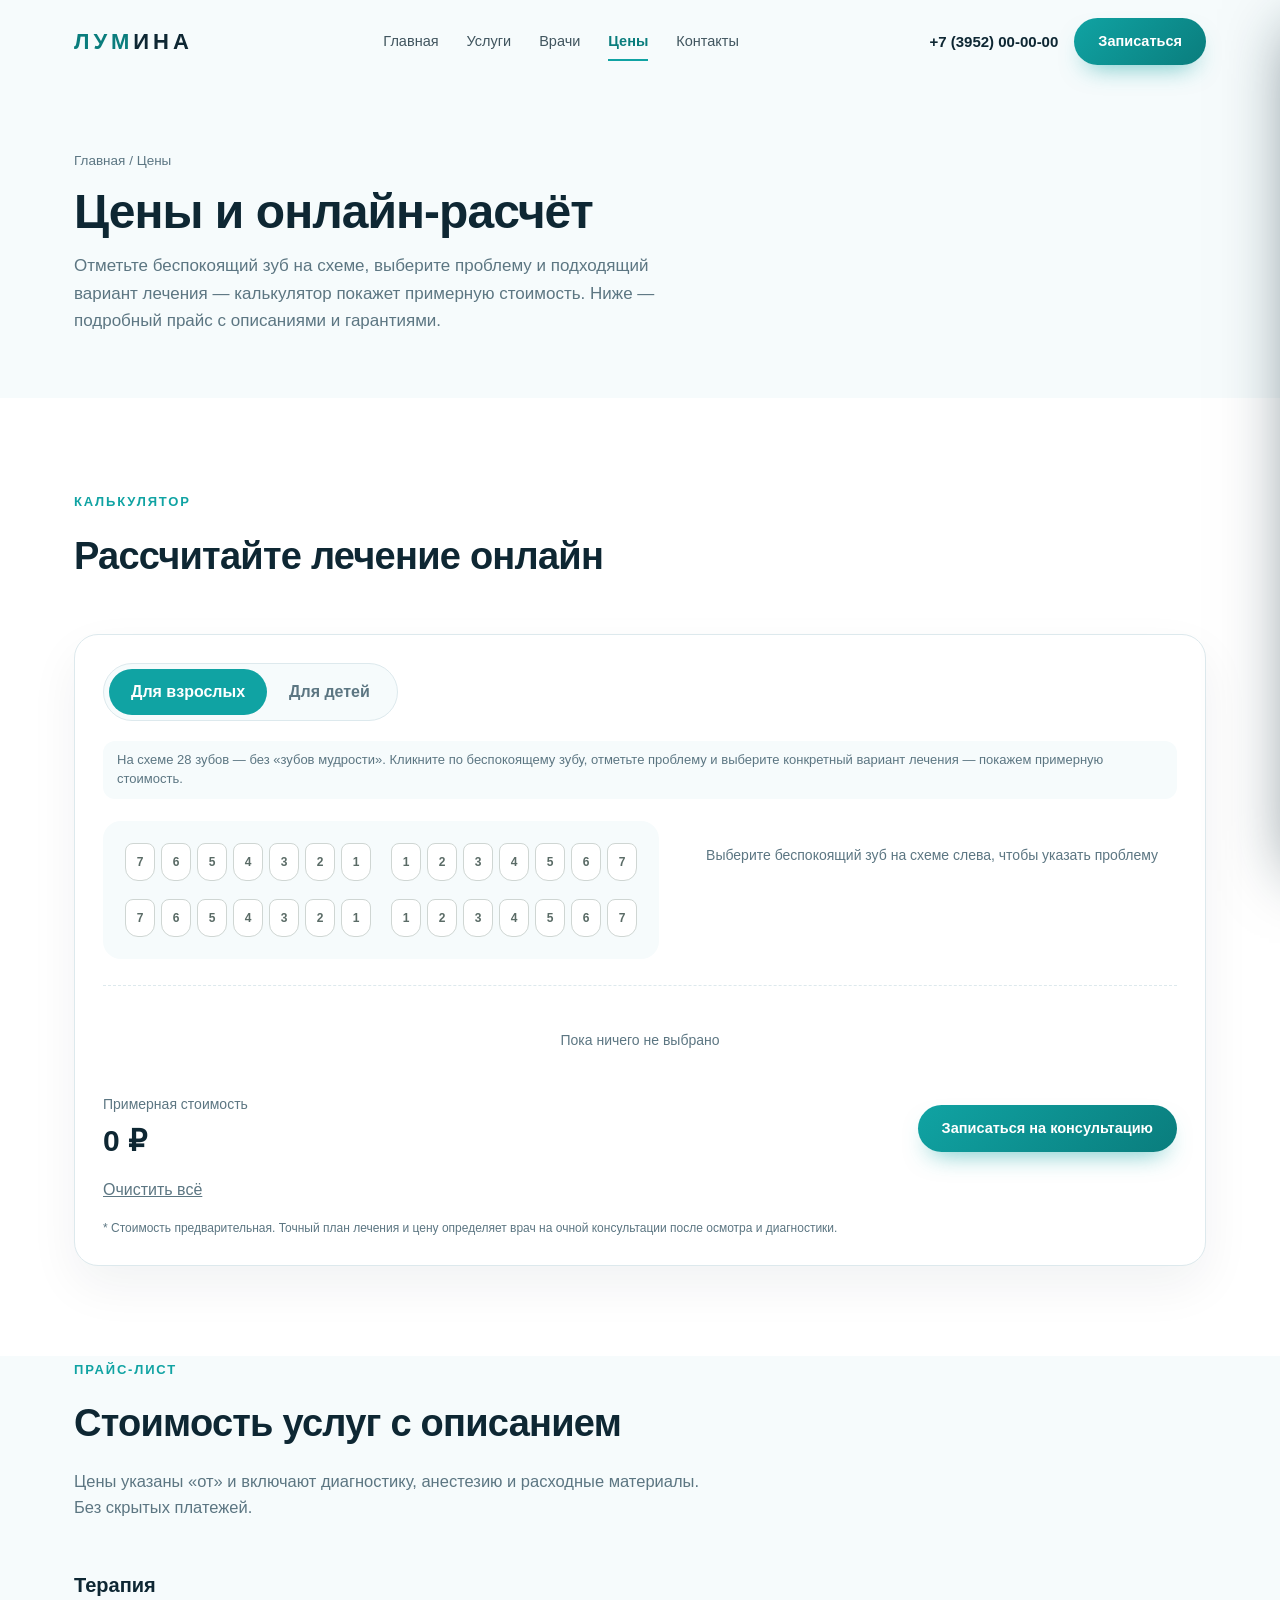
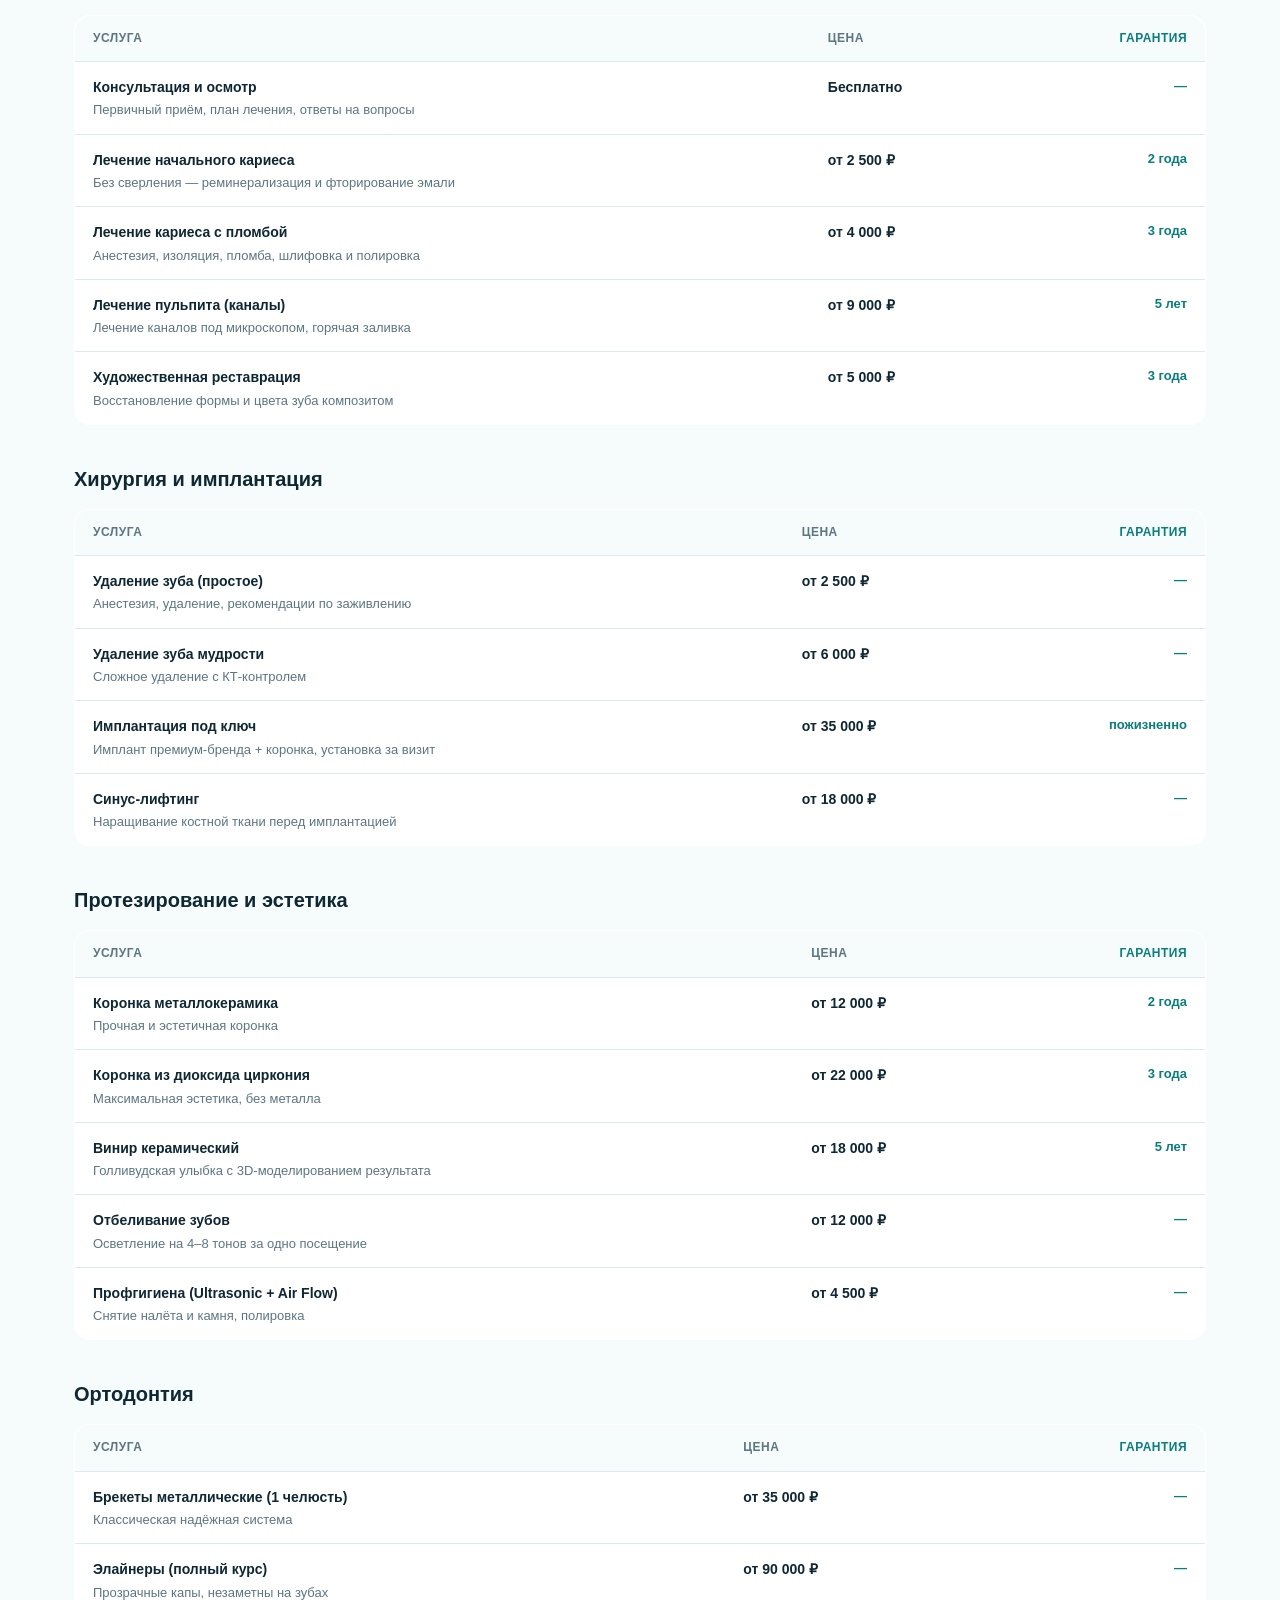
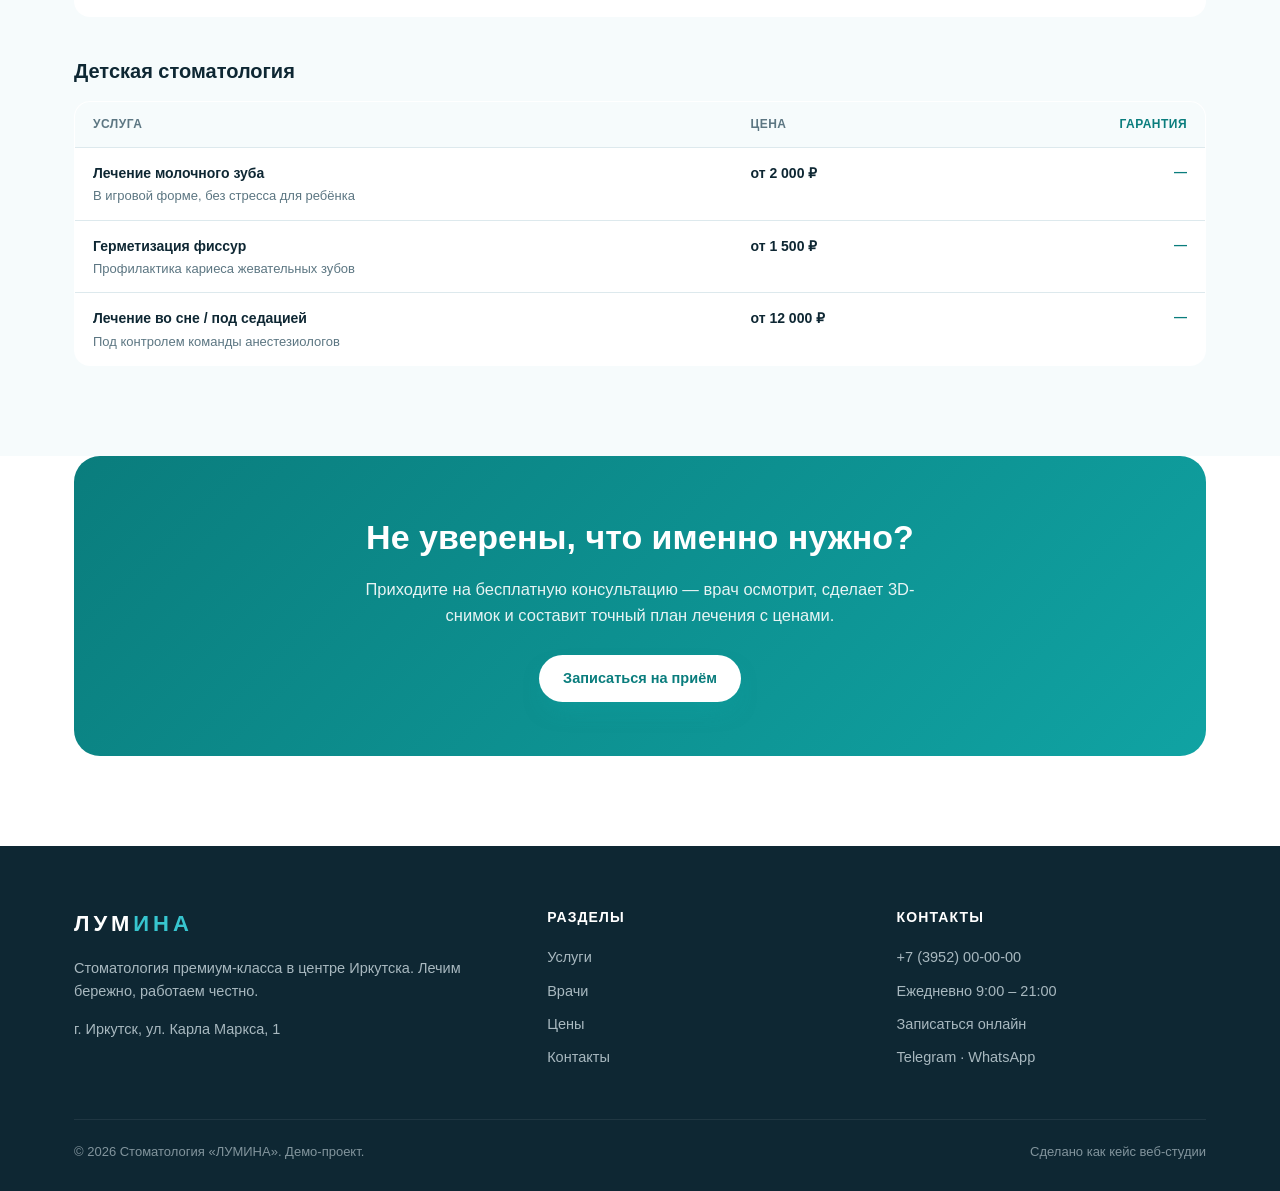
==== commit 96da0a82: "ceny: two-level calculator (tooth -> problem -> specific treatment with descriptions & prices)" ====
--- a/ceny.html
+++ b/ceny.html
@@ -3,48 +3,55 @@
 <head>
 <meta charset="UTF-8">
 <meta name="viewport" content="width=device-width, initial-scale=1.0">
-<meta name="description" content="Цены на стоматологию ЛУМИНА в Иркутске. Онлайн-калькулятор лечения зубов и подробный прайс с гарантиями.">
+<meta name="description" content="Цены на стоматологию ЛУМИНА в Иркутске. Онлайн-калькулятор лечения зубов с выбором конкретной процедуры и подробный прайс с гарантиями.">
 <title>Цены и калькулятор лечения — ЛУМИНА</title>
 <link rel="stylesheet" href="style.css">
 <style>
-.tc{background:#fff;border:1px solid var(--line,#e8e6e1);border-radius:24px;padding:28px;box-shadow:0 20px 50px rgba(0,0,0,.05)}
-.tc-tabs{display:inline-flex;background:var(--soft2,#f4f1ec);border-radius:999px;padding:5px;margin-bottom:6px}
-.tc-tab{border:0;background:transparent;padding:10px 22px;border-radius:999px;font:inherit;font-weight:600;cursor:pointer;color:var(--muted,#6b6b6b)}
-.tc-tab.on{background:var(--accent,#0e8f7e);color:#fff}
-.tc-note{font-size:13px;color:var(--muted,#7a7a7a);background:var(--soft2,#f6f4ef);border-radius:12px;padding:10px 14px;margin:14px 0 22px;line-height:1.45}
+.tc{background:#fff;border:1px solid var(--line,#dde9ed);border-radius:24px;padding:28px;box-shadow:0 20px 50px rgba(14,39,51,.06)}
+.tc-tabs{display:inline-flex;background:var(--soft2,#f6fbfc);border:1px solid var(--line,#dde9ed);border-radius:999px;padding:5px;margin-bottom:6px}
+.tc-tab{border:0;background:transparent;padding:10px 22px;border-radius:999px;font:inherit;font-weight:600;cursor:pointer;color:var(--muted,#5c7682)}
+.tc-tab.on{background:var(--accent,#10a3a3);color:#fff}
+.tc-note{font-size:13px;color:var(--muted,#5c7682);background:var(--soft2,#f6fbfc);border-radius:12px;padding:10px 14px;margin:14px 0 22px;line-height:1.45}
 .tc-grid{display:grid;grid-template-columns:1fr 1fr;gap:28px}
-.tc-arch{display:flex;flex-direction:column;gap:18px;align-items:center;justify-content:center;padding:22px;background:var(--soft2,#f6f4ef);border-radius:18px}
+.tc-arch{display:flex;flex-direction:column;gap:18px;align-items:center;justify-content:center;padding:22px;background:var(--soft2,#f6fbfc);border-radius:18px}
 .tc-row{display:flex;gap:20px}
 .tc-quad{display:flex;gap:6px}
 .tooth{width:30px;height:38px;border:1.5px solid #cfd6d3;background:#fff;border-radius:8px 8px 13px 13px;font-size:12px;font-weight:700;color:#5a6b66;cursor:pointer;transition:.15s}
-.tooth:hover{border-color:var(--accent,#0e8f7e);transform:translateY(-2px)}
-.tooth.active{border-color:var(--accent,#0e8f7e);box-shadow:0 0 0 3px rgba(14,143,126,.18)}
-.tooth.filled{background:var(--accent,#0e8f7e);color:#fff;border-color:var(--accent,#0e8f7e)}
+.tooth:hover{border-color:var(--accent,#10a3a3);transform:translateY(-2px)}
+.tooth.active{border-color:var(--accent,#10a3a3);box-shadow:0 0 0 3px rgba(16,163,163,.18)}
+.tooth.filled{background:var(--accent,#10a3a3);color:#fff;border-color:var(--accent,#10a3a3)}
 .tc-symhead{font-weight:700;margin-bottom:14px;font-size:17px}
-.tc-sym{display:flex;align-items:center;gap:12px;padding:11px 14px;border:1px solid var(--line,#e8e6e1);border-radius:12px;margin-bottom:8px;cursor:pointer;transition:.15s}
-.tc-sym:hover{border-color:var(--accent,#0e8f7e)}
-.tc-sym.on{border-color:var(--accent,#0e8f7e);background:rgba(14,143,126,.06)}
-.tc-sym input{width:18px;height:18px;accent-color:var(--accent,#0e8f7e);flex:none}
+.tc-sym{display:flex;align-items:center;gap:12px;padding:11px 14px;border:1px solid var(--line,#dde9ed);border-radius:12px;margin-bottom:8px;cursor:pointer;transition:.15s}
+.tc-sym:hover{border-color:var(--accent,#10a3a3)}
+.tc-sym.on{border-color:var(--accent,#10a3a3);background:rgba(16,163,163,.06)}
+.tc-sym input{width:18px;height:18px;accent-color:var(--accent,#10a3a3);flex:none}
 .tc-symt{flex:1;font-size:14px;line-height:1.3}
-.tc-symt i{display:block;font-style:normal;font-size:12px;color:var(--muted,#8a8a8a);margin-top:3px}
-.tc-sym b{white-space:nowrap;font-size:14px}
-.tc-empty{color:var(--muted,#9a9a9a);font-size:14px;padding:24px 6px;text-align:center;line-height:1.5}
-.tc-sum{margin-top:26px;border-top:1px dashed var(--line,#ddd);padding-top:20px}
-.tc-line{display:flex;justify-content:space-between;gap:14px;padding:8px 0;font-size:14px;border-bottom:1px solid var(--soft2,#f0ede8)}
+.tc-symt i{display:block;font-style:normal;font-size:12px;color:var(--muted,#5c7682);margin-top:3px}
+.tc-opts{margin:2px 0 12px 8px;display:flex;flex-direction:column;gap:7px;padding-left:16px;border-left:2px solid rgba(16,163,163,.3)}
+.tc-opt{display:flex;align-items:center;gap:10px;padding:9px 13px;border:1px solid var(--line,#dde9ed);border-radius:11px;cursor:pointer;transition:.15s}
+.tc-opt:hover{border-color:var(--accent,#10a3a3)}
+.tc-opt.on{border-color:var(--accent,#10a3a3);background:rgba(16,163,163,.07)}
+.tc-opt input{width:17px;height:17px;accent-color:var(--accent,#10a3a3);flex:none}
+.tc-optt{flex:1;font-size:13.5px;line-height:1.3}
+.tc-optt i{display:block;font-style:normal;font-size:12px;color:var(--muted,#5c7682);margin-top:2px}
+.tc-opt b{white-space:nowrap;font-size:13.5px;color:var(--accent-deep,#0a7d7d)}
+.tc-empty{color:var(--muted,#5c7682);font-size:14px;padding:24px 6px;text-align:center;line-height:1.5}
+.tc-sum{margin-top:26px;border-top:1px dashed var(--line,#dde9ed);padding-top:20px}
+.tc-line{display:flex;justify-content:space-between;gap:14px;padding:8px 0;font-size:14px;border-bottom:1px solid var(--soft2,#f0f6f8)}
 .tc-foot{display:flex;align-items:center;justify-content:space-between;gap:18px;margin-top:18px;flex-wrap:wrap}
-.tc-total{font-size:14px;color:var(--muted,#777)}
-.tc-total b{display:block;font-size:30px;color:var(--ink,#1a1a1a);font-weight:800;margin-top:2px}
-#tcClear{border:0;background:transparent;color:var(--muted,#888);cursor:pointer;font:inherit;text-decoration:underline;margin-top:12px}
-.tc-disc{font-size:12px;color:var(--muted,#9a9a9a);margin-top:16px;line-height:1.5}
-.ptable{width:100%;border-collapse:collapse;background:#fff;border:1px solid var(--line,#e8e6e1);border-radius:16px;overflow:hidden}
-.ptable th{background:var(--soft2,#f4f1ec);text-align:left;padding:13px 18px;font-size:12px;text-transform:uppercase;letter-spacing:.04em;color:var(--muted,#6b6b6b)}
-.ptable td{padding:14px 18px;border-top:1px solid var(--soft2,#f0ede8);vertical-align:top;font-size:14px}
+.tc-total{font-size:14px;color:var(--muted,#5c7682)}
+.tc-total b{display:block;font-size:30px;color:var(--ink,#0e2733);font-weight:800;margin-top:2px}
+#tcClear{border:0;background:transparent;color:var(--muted,#5c7682);cursor:pointer;font:inherit;text-decoration:underline;margin-top:12px}
+.tc-disc{font-size:12px;color:var(--muted,#5c7682);margin-top:16px;line-height:1.5}
+.ptable{width:100%;border-collapse:collapse;background:#fff;border:1px solid var(--line,#dde9ed);border-radius:16px;overflow:hidden}
+.ptable th{background:var(--soft2,#f6fbfc);text-align:left;padding:13px 18px;font-size:12px;text-transform:uppercase;letter-spacing:.04em;color:var(--muted,#5c7682)}
+.ptable td{padding:14px 18px;border-top:1px solid var(--soft2,#f0f6f8);vertical-align:top;font-size:14px}
 .ptable .pn{font-weight:600}
-.ptable .pd{color:var(--muted,#7a7a7a);font-size:13px;margin-top:3px;line-height:1.4}
+.ptable .pd{color:var(--muted,#5c7682);font-size:13px;margin-top:3px;line-height:1.4}
 .ptable .pp{white-space:nowrap;font-weight:700}
-.ptable .pg{white-space:nowrap;color:var(--accent,#0e8f7e);font-size:13px}
+.ptable .pg{white-space:nowrap;color:var(--accent,#10a3a3);font-size:13px}
 .pcat{font-weight:800;font-size:20px;margin:38px 0 14px}
-@media(max-width:760px){.tc-grid{grid-template-columns:1fr}.ptable thead{display:none}.ptable td{display:block;border:0;padding:3px 16px}.ptable td.pp,.ptable td.pg{padding-bottom:14px}.ptable tr{display:block;border-top:1px solid var(--soft2,#eee);padding:12px 0}}
+@media(max-width:760px){.tc-grid{grid-template-columns:1fr}.ptable thead{display:none}.ptable td{display:block;border:0;padding:3px 16px}.ptable td.pp,.ptable td.pg{padding-bottom:14px}.ptable tr{display:block;border-top:1px solid var(--soft2,#eef6f8);padding:12px 0}}
 </style>
 </head>
 <body>
@@ -78,7 +85,7 @@
 <section class="phead"><div class="wrap">
   <div class="crumbs"><a href="index.html">Главная</a> / Цены</div>
   <h1>Цены и онлайн-расчёт</h1>
-  <p>Отметьте беспокоящие зубы на схеме — калькулятор покажет примерную стоимость. Ниже — подробный прайс с описаниями и гарантиями.</p>
+  <p>Отметьте беспокоящий зуб на схеме, выберите проблему и подходящий вариант лечения — калькулятор покажет примерную стоимость. Ниже — подробный прайс с описаниями и гарантиями.</p>
 </div></section>
 
 <section class="block"><div class="wrap">
@@ -88,7 +95,7 @@
       <button class="tc-tab on" data-mode="adult" type="button">Для взрослых</button>
       <button class="tc-tab" data-mode="child" type="button">Для детей</button>
     </div>
-    <div class="tc-note">На схеме 28 зубов — без «зубов мудрости». Кликните по беспокоящему зубу и отметьте симптомы — покажем примерную стоимость лечения.</div>
+    <div class="tc-note">На схеме 28 зубов — без «зубов мудрости». Кликните по беспокоящему зубу, отметьте проблему и выберите конкретный вариант лечения — покажем примерную стоимость.</div>
     <div class="tc-grid">
       <div id="tcArch" class="tc-arch"></div>
       <div id="tcSymptoms"></div>
@@ -170,20 +177,59 @@
   var root=document.getElementById('toothCalc');if(!root)return;
   var SYM={
     adult:[
-      {k:'a1',t:'Чувствительность к холодному, горячему, сладкому',d:'Начальный кариес, реминерализация',p:2500},
-      {k:'a2',t:'Кариозная полость, застревает пища',d:'Лечение кариеса и пломба',p:4000},
-      {k:'a3',t:'Ноющая боль, боль при накусывании, боль ночью',d:'Лечение пульпита и каналов',p:9000},
-      {k:'a4',t:'Скол или трещина зуба',d:'Художественная реставрация',p:5000},
-      {k:'a5',t:'Потемнение, некрасивый внешний вид',d:'Винир, эстетическая реставрация',p:12000},
-      {k:'a6',t:'Кровоточивость и воспаление дёсен',d:'Лечение дёсен',p:3500},
-      {k:'a7',t:'Зуб сильно разрушен или отсутствует',d:'Коронка или имплантация',p:18000},
-      {k:'a8',t:'Неправильное положение, скученность',d:'Ортодонтия — брекеты или элайнеры',p:8000}
+      {k:'a1',t:'Чувствительность к холодному, горячему, сладкому',d:'Вероятно начальный кариес',opts:[
+        {ok:'o1',n:'Реминерализация и фторирование',d:'Без сверления, укрепление эмали',p:2500},
+        {ok:'o2',n:'Лечение кариеса с пломбой',d:'Если уже образовалась полость',p:4000}
+      ]},
+      {k:'a2',t:'Кариозная полость, застревает пища',d:'Кариес',opts:[
+        {ok:'o1',n:'Пломба светового отверждения',d:'Композит, шлифовка и полировка',p:4000},
+        {ok:'o2',n:'Керамическая вкладка',d:'При сильном разрушении коронки',p:14000}
+      ]},
+      {k:'a3',t:'Острая или ноющая боль, боль ночью',d:'Пульпит — нужно лечение каналов',opts:[
+        {ok:'o1',n:'Лечение 1-канального зуба',d:'Под микроскопом, горячая заливка',p:9000},
+        {ok:'o2',n:'Лечение 2-канального зуба',d:'Под микроскопом, горячая заливка',p:12000},
+        {ok:'o3',n:'Лечение 3-канального зуба',d:'Под микроскопом, горячая заливка',p:15000}
+      ]},
+      {k:'a4',t:'Скол или трещина зуба',d:'Реставрация',opts:[
+        {ok:'o1',n:'Художественная реставрация композитом',d:'Восстановление формы и цвета',p:5000},
+        {ok:'o2',n:'Винир керамический',d:'При большом сколе во фронтальной зоне',p:18000}
+      ]},
+      {k:'a5',t:'Потемнение, некрасивый внешний вид',d:'Эстетика',opts:[
+        {ok:'o1',n:'Профессиональное отбеливание',d:'Осветление на 4–8 тонов',p:12000},
+        {ok:'o2',n:'Винир керамический',d:'Изменение формы и цвета',p:18000}
+      ]},
+      {k:'a6',t:'Кровоточивость и воспаление дёсен',d:'Пародонтология',opts:[
+        {ok:'o1',n:'Профгигиена Ultrasonic + Air Flow',d:'Снятие налёта и камня',p:4500},
+        {ok:'o2',n:'Курс лечения дёсен',d:'Чистка карманов, терапия',p:7000}
+      ]},
+      {k:'a7',t:'Зуб сильно разрушен или отсутствует',d:'Восстановление зуба',opts:[
+        {ok:'o1',n:'Коронка металлокерамика',d:'Прочная и эстетичная',p:12000},
+        {ok:'o2',n:'Коронка из диоксида циркония',d:'Максимальная эстетика, без металла',p:22000},
+        {ok:'o3',n:'Имплантация под ключ',d:'Имплант премиум-бренда + коронка',p:35000}
+      ]},
+      {k:'a8',t:'Неправильное положение, скученность',d:'Ортодонтия',opts:[
+        {ok:'o1',n:'Брекеты металлические (1 челюсть)',d:'Классическая надёжная система',p:35000},
+        {ok:'o2',n:'Элайнеры (полный курс)',d:'Прозрачные капы, незаметны',p:90000}
+      ]}
     ],
     child:[
-      {k:'c1',t:'Кариес молочного зуба',d:'Лечение кариеса',p:2000},
-      {k:'c2',t:'Зубная боль',d:'Лечение пульпита молочного зуба',p:3500},
-      {k:'c3',t:'Травма или скол',d:'Реставрация',p:2500},
-      {k:'c4',t:'Профилактика',d:'Герметизация фиссур, фторирование',p:1500}
+      {k:'c1',t:'Кариес молочного зуба',d:'Лечение в игровой форме',opts:[
+        {ok:'o1',n:'Лечение кариеса молочного зуба',d:'Цветная пломба на выбор ребёнка',p:2000},
+        {ok:'o2',n:'Серебрение / фторирование',d:'Остановка кариеса без сверления',p:1200}
+      ]},
+      {k:'c2',t:'Зубная боль у ребёнка',d:'Возможен пульпит',opts:[
+        {ok:'o1',n:'Лечение пульпита молочного зуба',d:'Бережно, без стресса',p:3500}
+      ]},
+      {k:'c3',t:'Травма или скол молочного зуба',d:'Реставрация',opts:[
+        {ok:'o1',n:'Реставрация молочного зуба',d:'Восстановление формы',p:2500}
+      ]},
+      {k:'c4',t:'Профилактика кариеса',d:'Защита зубов',opts:[
+        {ok:'o1',n:'Герметизация фиссур',d:'Защита жевательных зубов',p:1500},
+        {ok:'o2',n:'Фторирование всех зубов',d:'Укрепление эмали',p:2000}
+      ]},
+      {k:'c5',t:'Сильный страх лечения',d:'Лечение во сне или под седацией',opts:[
+        {ok:'o1',n:'Лечение под седацией',d:'В присутствии анестезиолога',p:12000}
+      ]}
     ]
   };
   var COUNT={adult:7,child:5};
@@ -191,6 +237,7 @@
   var numById={};
   var elArch=document.getElementById('tcArch'),elSym=document.getElementById('tcSymptoms'),elSum=document.getElementById('tcSummary'),elTot=document.getElementById('tcTotal');
   function fmt(n){var s=String(n),o='',c=0,i;for(i=s.length-1;i>=0;i--){o=s.charAt(i)+o;c++;if(c%3===0&&i>0)o=' '+o;}return o+' ₽';}
+  function findSym(k){var a=SYM[state.mode],i;for(i=0;i<a.length;i++){if(a[i].k===k)return a[i];}return null;}
   function arch(){
     elArch.innerHTML='';numById={};
     var n=COUNT[state.mode];
@@ -215,30 +262,47 @@
   }
   function syms(){
     elSym.innerHTML='';
-    if(!state.active){elSym.innerHTML='<div class="tc-empty">Выберите беспокоящий зуб на схеме слева, чтобы указать симптомы</div>';return;}
+    if(!state.active){elSym.innerHTML='<div class="tc-empty">Выберите беспокоящий зуб на схеме слева, чтобы указать проблему</div>';return;}
     var h=document.createElement('div');h.className='tc-symhead';h.textContent='Зуб № '+numById[state.active]+' — что беспокоит?';elSym.appendChild(h);
+    var picks=state.sel[state.mode][state.active]||{};
     SYM[state.mode].forEach(function(s){
-      var on=state.sel[state.mode][state.active]&&state.sel[state.mode][state.active][s.k];
-      var l=document.createElement('label');l.className='tc-sym'+(on?' on':'');
-      l.innerHTML='<input type="checkbox" '+(on?'checked':'')+'><span class="tc-symt">'+s.t+'<i>'+s.d+'</i></span><b>от '+fmt(s.p)+'</b>';
-      l.querySelector('input').onchange=function(e){
+      var chosen=picks[s.k];var on=chosen!==undefined;
+      var wrap=document.createElement('div');
+      var lab=document.createElement('label');lab.className='tc-sym'+(on?' on':'');
+      lab.innerHTML='<input type="checkbox" '+(on?'checked':'')+'><span class="tc-symt">'+s.t+'<i>'+s.d+'</i></span>';
+      lab.querySelector('input').onchange=function(e){
         var m=state.sel[state.mode];if(!m[state.active])m[state.active]={};
-        if(e.target.checked)m[state.active][s.k]=s.p;else delete m[state.active][s.k];
-        if(!Object.keys(m[state.active]).length)delete m[state.active];
+        if(e.target.checked){m[state.active][s.k]=s.opts[0].ok;}
+        else{delete m[state.active][s.k];if(!Object.keys(m[state.active]).length)delete m[state.active];}
         render();
       };
-      elSym.appendChild(l);
+      wrap.appendChild(lab);
+      if(on){
+        var oc=document.createElement('div');oc.className='tc-opts';
+        s.opts.forEach(function(o){
+          var osel=(chosen===o.ok);
+          var ol=document.createElement('label');ol.className='tc-opt'+(osel?' on':'');
+          ol.innerHTML='<input type="radio" name="opt_'+state.active+'_'+s.k+'" '+(osel?'checked':'')+'><span class="tc-optt">'+o.n+(o.d?'<i>'+o.d+'</i>':'')+'</span><b>от '+fmt(o.p)+'</b>';
+          ol.querySelector('input').onchange=function(){state.sel[state.mode][state.active][s.k]=o.ok;render();};
+          oc.appendChild(ol);
+        });
+        wrap.appendChild(oc);
+      }
+      elSym.appendChild(wrap);
     });
   }
   function summary(){
     var m=state.sel[state.mode],total=0,html='',ids=Object.keys(m);
     ids.forEach(function(id){
-      var keys=Object.keys(m[id]),sub=0;keys.forEach(function(k){sub+=m[id][k];});total+=sub;
-      var names=SYM[state.mode].filter(function(s){return keys.indexOf(s.k)>-1;}).map(function(s){return s.d;}).join(', ');
-      html+='<div class="tc-line"><span>Зуб № '+numById[id]+' · '+names+'</span><b>от '+fmt(sub)+'</b></div>';
+      Object.keys(m[id]).forEach(function(sk){
+        var s=findSym(sk);if(!s)return;
+        var ok=m[id][sk],o=null,i;for(i=0;i<s.opts.length;i++){if(s.opts[i].ok===ok)o=s.opts[i];}
+        if(!o)return;total+=o.p;
+        html+='<div class="tc-line"><span>Зуб № '+numById[id]+' · '+o.n+'</span><b>от '+fmt(o.p)+'</b></div>';
+      });
     });
     elSum.innerHTML=html||'<div class="tc-empty">Пока ничего не выбрано</div>';
-    elTot.textContent=ids.length?('от '+fmt(total)):'0 ₽';
+    elTot.textContent=html?('от '+fmt(total)):'0 ₽';
   }
   function render(){arch();syms();summary();}
   root.querySelectorAll('.tc-tab').forEach(function(t){t.onclick=function(){root.querySelectorAll('.tc-tab').forEach(function(x){x.className='tc-tab';});t.className='tc-tab on';state.mode=t.getAttribute('data-mode');state.active=null;render();};});
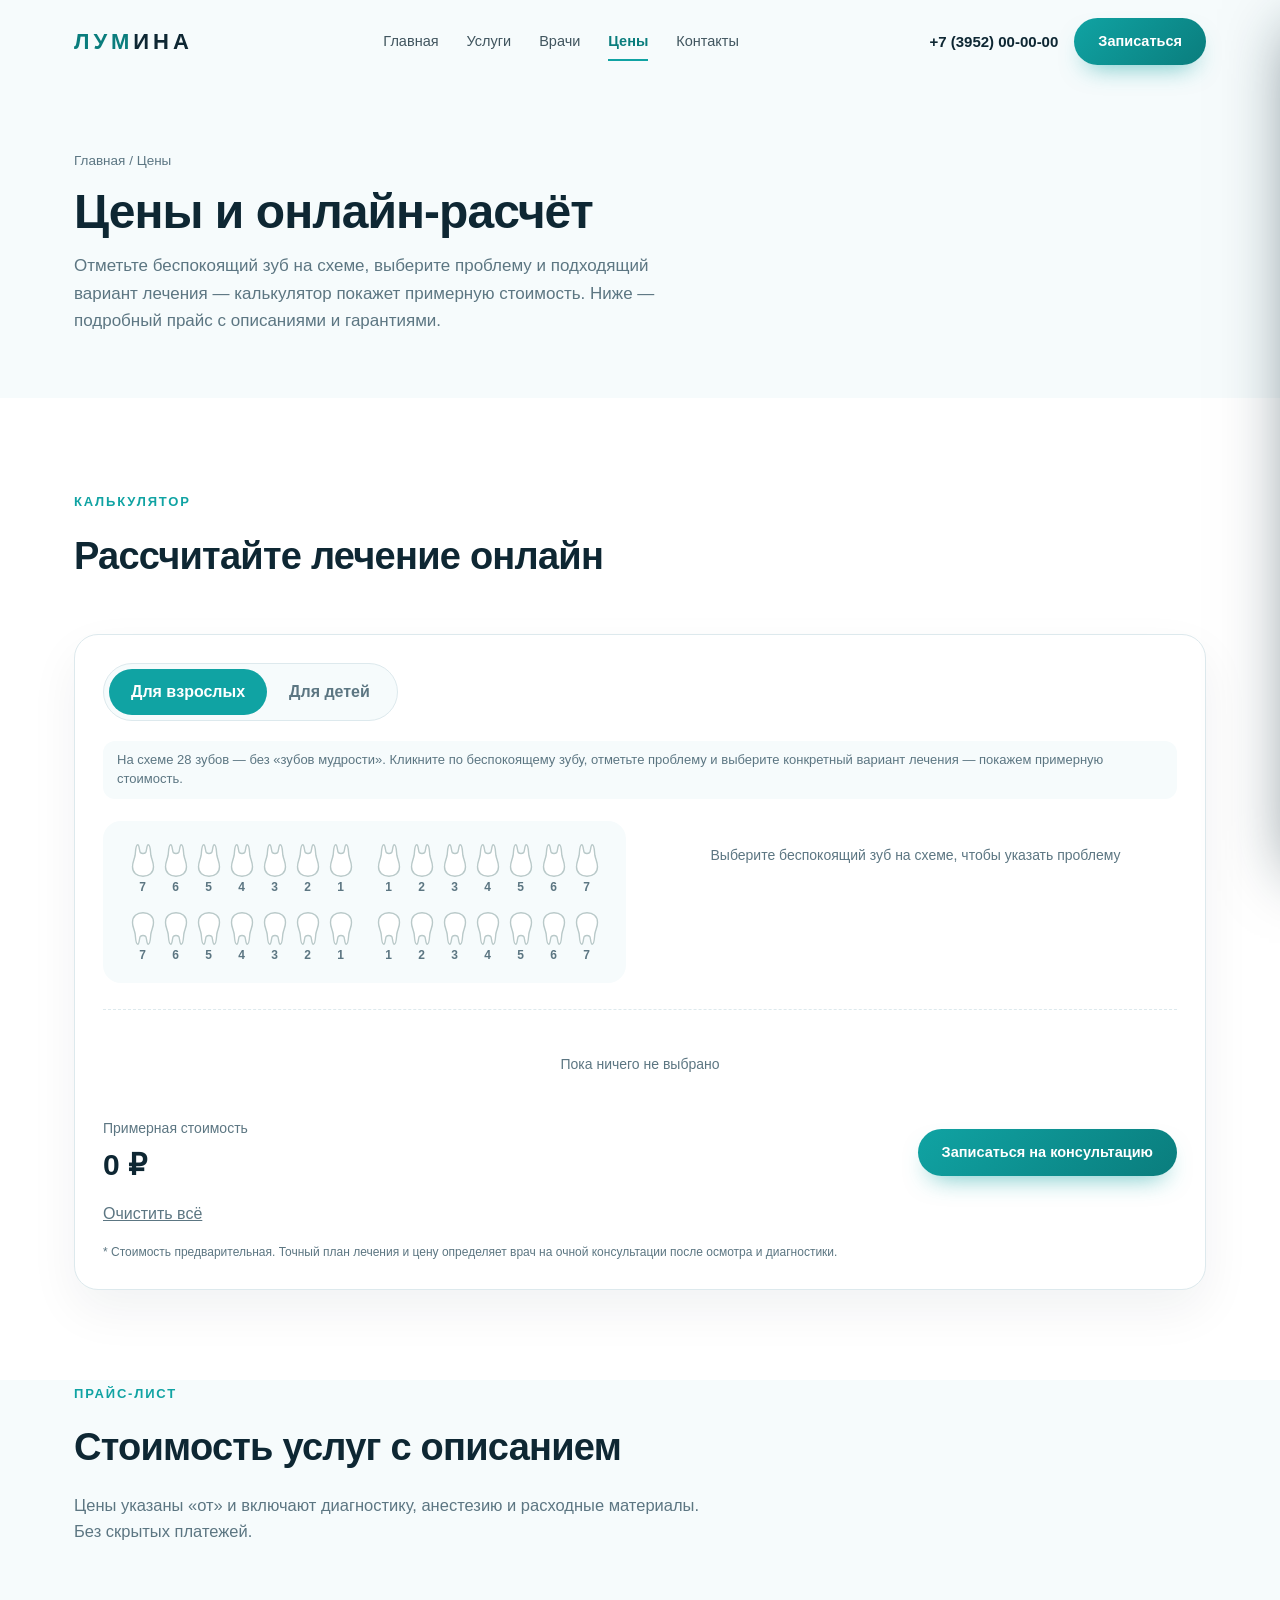
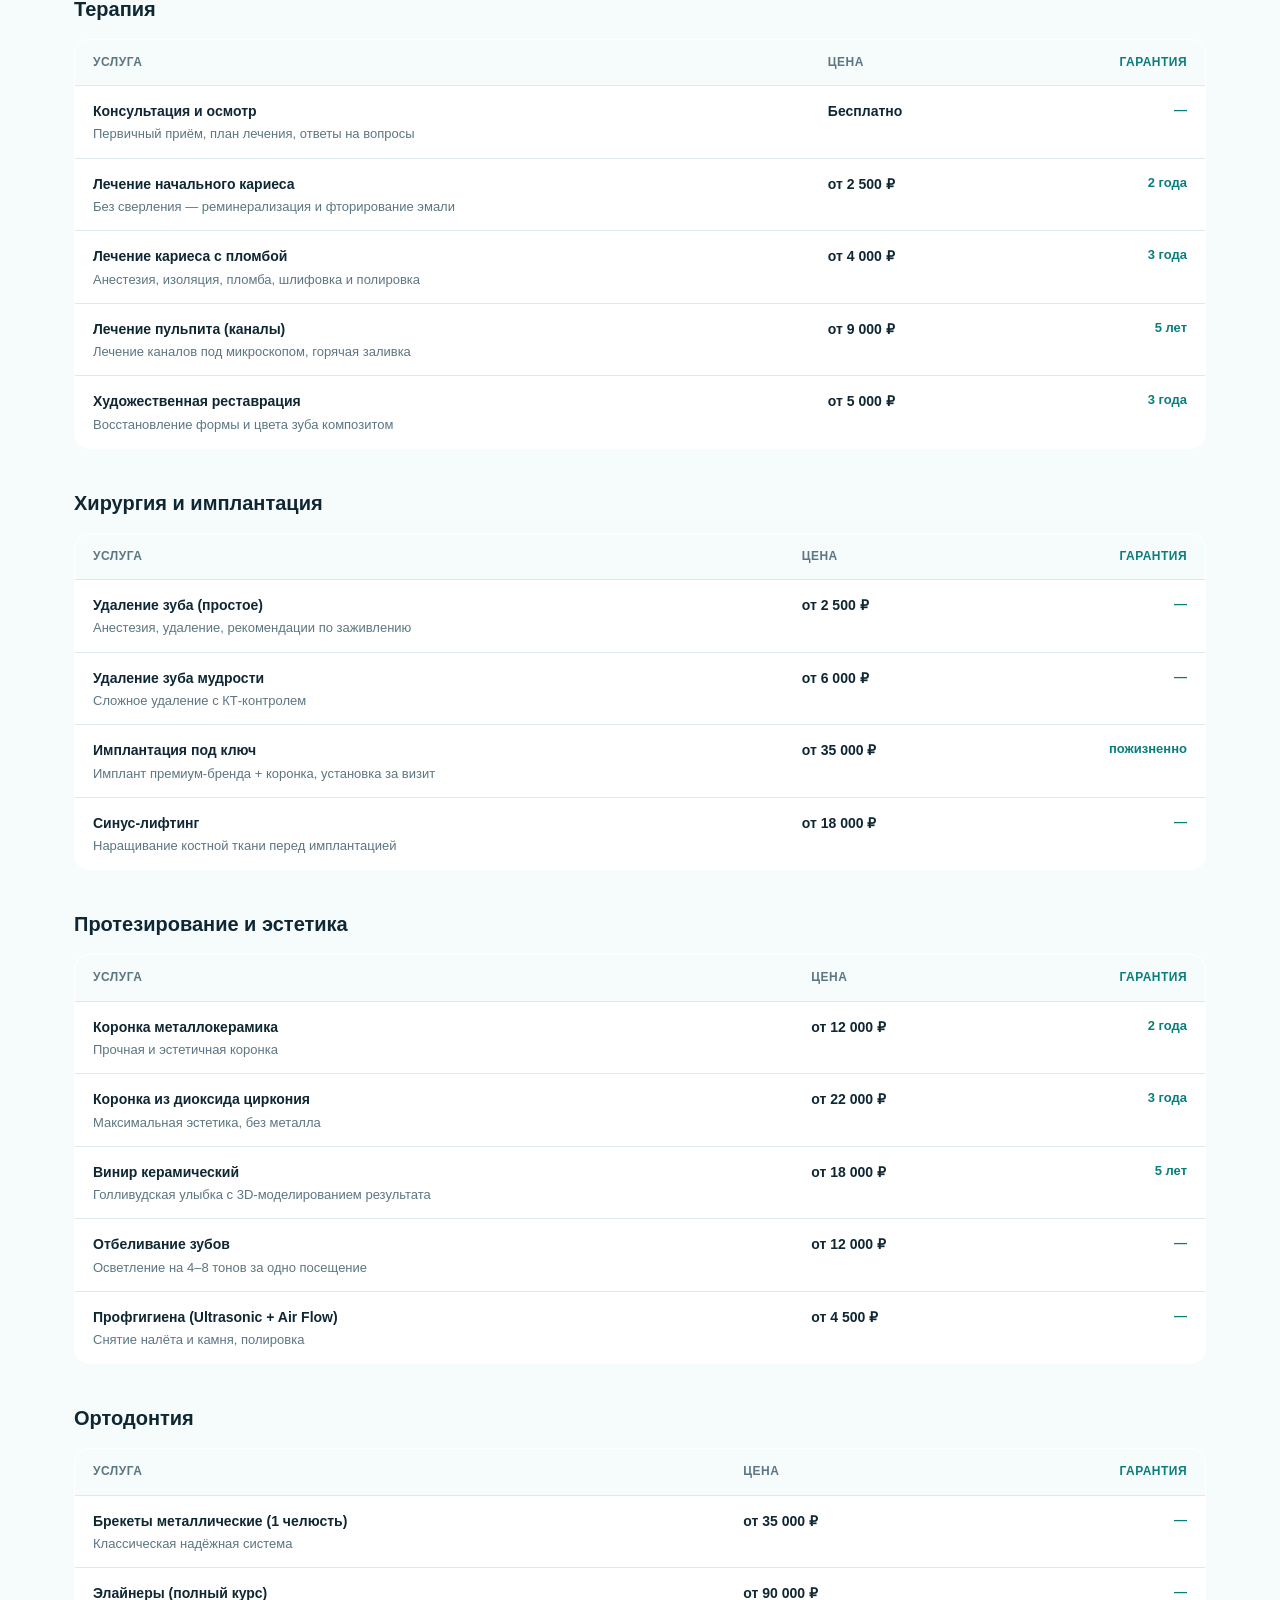
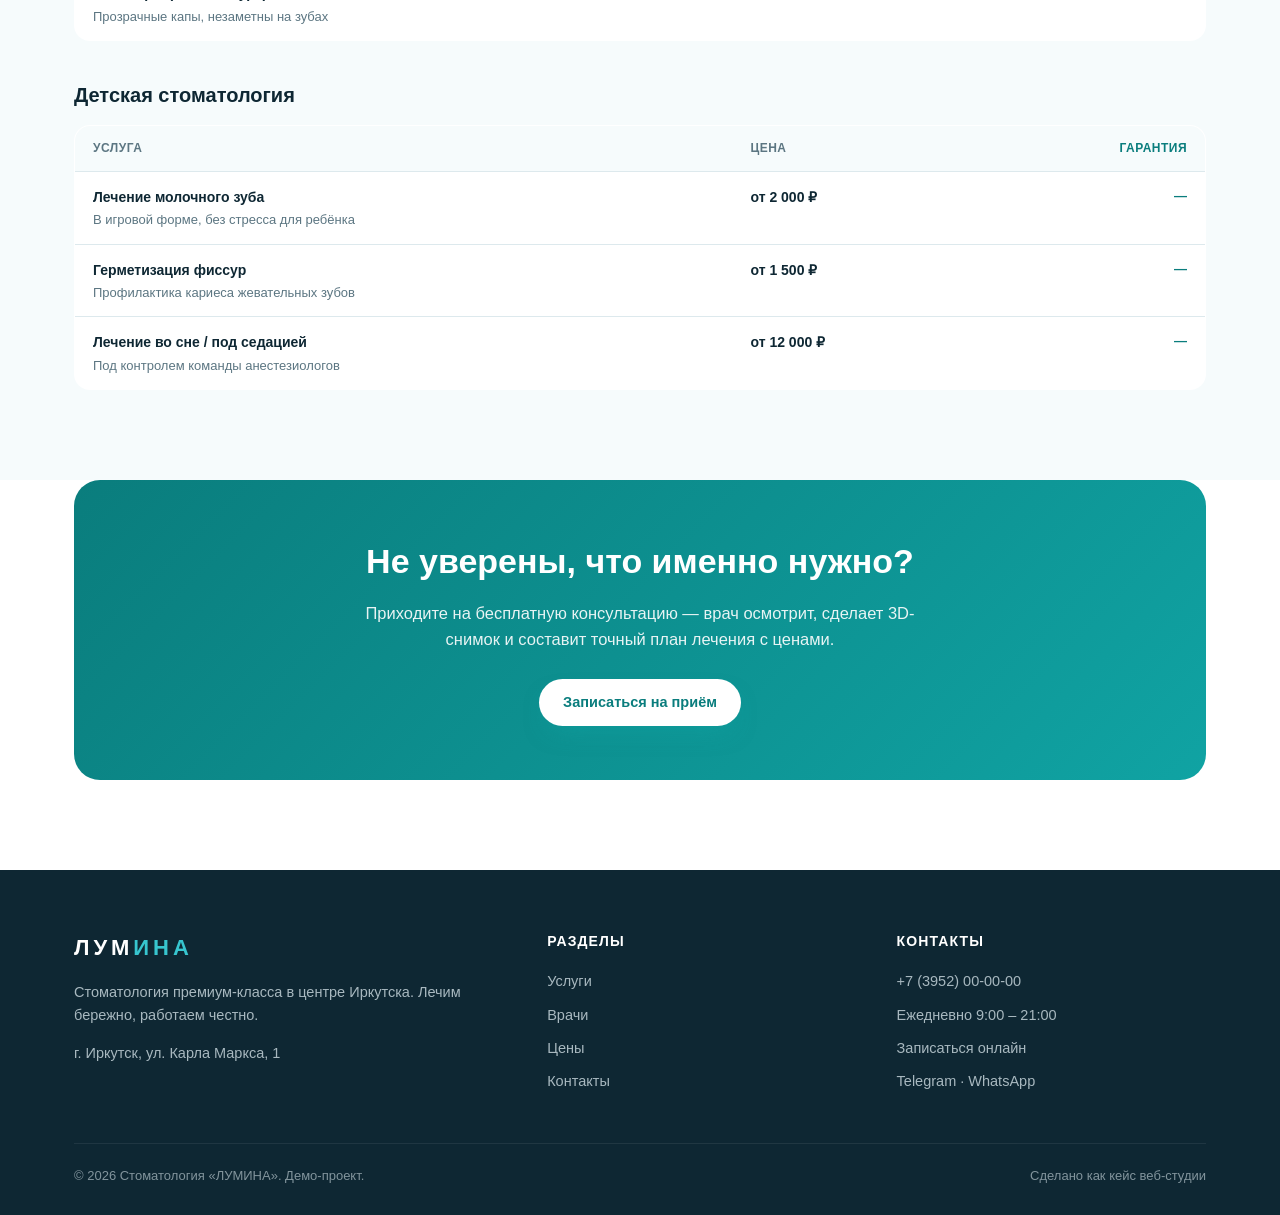
==== commit 3f1fdb9e: "ceny: realistic tooth SVG icons + responsive arch that scales to mobile" ====
--- a/ceny.html
+++ b/ceny.html
@@ -13,13 +13,21 @@
 .tc-tab.on{background:var(--accent,#10a3a3);color:#fff}
 .tc-note{font-size:13px;color:var(--muted,#5c7682);background:var(--soft2,#f6fbfc);border-radius:12px;padding:10px 14px;margin:14px 0 22px;line-height:1.45}
 .tc-grid{display:grid;grid-template-columns:1fr 1fr;gap:28px}
-.tc-arch{display:flex;flex-direction:column;gap:18px;align-items:center;justify-content:center;padding:22px;background:var(--soft2,#f6fbfc);border-radius:18px}
-.tc-row{display:flex;gap:20px}
-.tc-quad{display:flex;gap:6px}
-.tooth{width:30px;height:38px;border:1.5px solid #cfd6d3;background:#fff;border-radius:8px 8px 13px 13px;font-size:12px;font-weight:700;color:#5a6b66;cursor:pointer;transition:.15s}
-.tooth:hover{border-color:var(--accent,#10a3a3);transform:translateY(-2px)}
-.tooth.active{border-color:var(--accent,#10a3a3);box-shadow:0 0 0 3px rgba(16,163,163,.18)}
-.tooth.filled{background:var(--accent,#10a3a3);color:#fff;border-color:var(--accent,#10a3a3)}
+.tc-arch{display:flex;flex-direction:column;gap:clamp(8px,2.4vw,18px);align-items:center;justify-content:center;padding:clamp(10px,2.6vw,22px);background:var(--soft2,#f6fbfc);border-radius:18px;overflow-x:auto}
+.tc-jaw{font-size:11px;letter-spacing:.06em;text-transform:uppercase;color:var(--muted,#7a8c93);font-weight:700}
+.tc-row{display:flex;gap:clamp(6px,2vw,20px);align-items:flex-end}
+.tc-quad{display:flex;gap:clamp(1px,.45vw,5px)}
+.tooth{width:clamp(12px,4.2vw,28px);flex:none;background:none;border:0;padding:0;cursor:pointer;display:flex;flex-direction:column;align-items:center;gap:3px}
+.tooth .tsvg{width:100%;height:auto;display:block;transition:.18s}
+.tooth .tsvg path{fill:#fff;stroke:#b9c9c9;stroke-width:1.6;transition:.15s}
+.tooth:hover .tsvg path{stroke:var(--accent,#10a3a3)}
+.tooth.active .tsvg path{stroke:var(--accent,#10a3a3);stroke-width:2.6}
+.tooth.filled .tsvg path{fill:var(--accent,#10a3a3);stroke:var(--accent,#10a3a3)}
+.tc-row.upper .tsvg{transform:rotate(180deg)}
+.tc-row.lower .tooth:hover .tsvg{transform:translateY(-3px)}
+.tc-row.upper .tooth:hover .tsvg{transform:rotate(180deg) translateY(3px)}
+.tnum{font-size:clamp(8px,2.3vw,12px);font-weight:700;color:var(--muted,#5c7682);line-height:1}
+.tooth.active .tnum,.tooth.filled .tnum{color:var(--accent-deep,#0a7d7d)}
 .tc-symhead{font-weight:700;margin-bottom:14px;font-size:17px}
 .tc-sym{display:flex;align-items:center;gap:12px;padding:11px 14px;border:1px solid var(--line,#dde9ed);border-radius:12px;margin-bottom:8px;cursor:pointer;transition:.15s}
 .tc-sym:hover{border-color:var(--accent,#10a3a3)}
@@ -52,6 +60,7 @@
 .ptable .pg{white-space:nowrap;color:var(--accent,#10a3a3);font-size:13px}
 .pcat{font-weight:800;font-size:20px;margin:38px 0 14px}
 @media(max-width:760px){.tc-grid{grid-template-columns:1fr}.ptable thead{display:none}.ptable td{display:block;border:0;padding:3px 16px}.ptable td.pp,.ptable td.pg{padding-bottom:14px}.ptable tr{display:block;border-top:1px solid var(--soft2,#eef6f8);padding:12px 0}}
+@media(max-width:560px){.tc{padding:14px}}
 </style>
 </head>
 <body>
@@ -175,6 +184,7 @@
 <script>
 (function(){
   var root=document.getElementById('toothCalc');if(!root)return;
+  var TOOTH='<svg class="tsvg" viewBox="0 0 32 40" aria-hidden="true"><path d="M16 2C9 2 4 6 4 13C4 18 6 21 7 26C7.6 30 7.4 38 10 38C12 38 11.7 30 13 29C14 28.2 14.8 28 16 28C17.2 28 18 28.2 19 29C20.3 30 20 38 22 38C24.6 38 24.4 30 25 26C26 21 28 18 28 13C28 6 23 2 16 2Z"/></svg>';
   var SYM={
     adult:[
       {k:'a1',t:'Чувствительность к холодному, горячему, сладкому',d:'Вероятно начальный кариес',opts:[
@@ -241,15 +251,16 @@
   function arch(){
     elArch.innerHTML='';numById={};
     var n=COUNT[state.mode];
-    [['ur','ul'],['lr','ll']].forEach(function(quads){
-      var rd=document.createElement('div');rd.className='tc-row';
+    [['ur','ul'],['lr','ll']].forEach(function(quads,ri){
+      var rd=document.createElement('div');rd.className='tc-row '+(ri===0?'upper':'lower');
       quads.forEach(function(q){
         var qd=document.createElement('div');qd.className='tc-quad';
         var nums=[],i;for(i=1;i<=n;i++)nums.push(i);
         if(q==='ur'||q==='lr')nums.reverse();
         nums.forEach(function(num){
           var id=q+num;numById[id]=num;
-          var b=document.createElement('button');b.type='button';b.className='tooth';b.textContent=num;
+          var b=document.createElement('button');b.type='button';b.className='tooth';
+          b.innerHTML=TOOTH+'<span class="tnum">'+num+'</span>';
           if(state.active===id)b.className+=' active';
           if(state.sel[state.mode][id]&&Object.keys(state.sel[state.mode][id]).length)b.className+=' filled';
           b.onclick=function(){state.active=id;render();};
@@ -262,7 +273,7 @@
   }
   function syms(){
     elSym.innerHTML='';
-    if(!state.active){elSym.innerHTML='<div class="tc-empty">Выберите беспокоящий зуб на схеме слева, чтобы указать проблему</div>';return;}
+    if(!state.active){elSym.innerHTML='<div class="tc-empty">Выберите беспокоящий зуб на схеме, чтобы указать проблему</div>';return;}
     var h=document.createElement('div');h.className='tc-symhead';h.textContent='Зуб № '+numById[state.active]+' — что беспокоит?';elSym.appendChild(h);
     var picks=state.sel[state.mode][state.active]||{};
     SYM[state.mode].forEach(function(s){
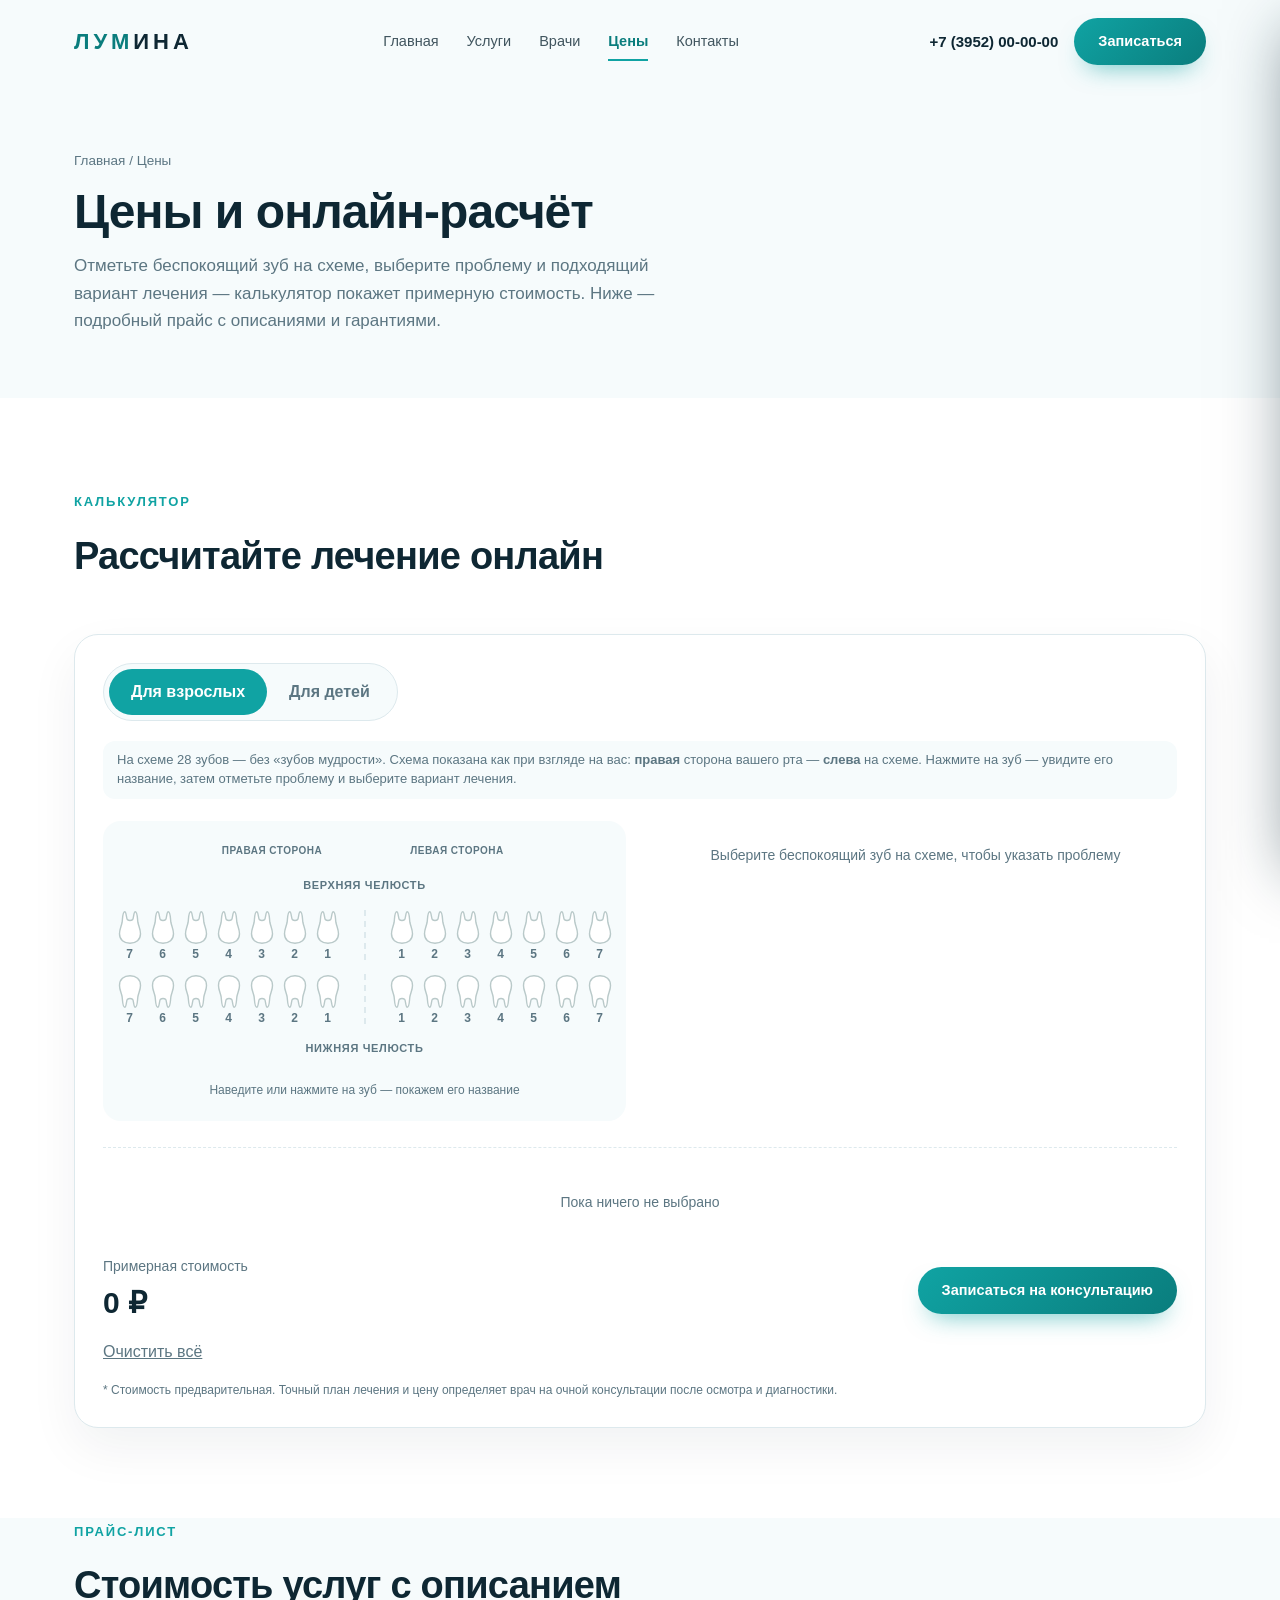
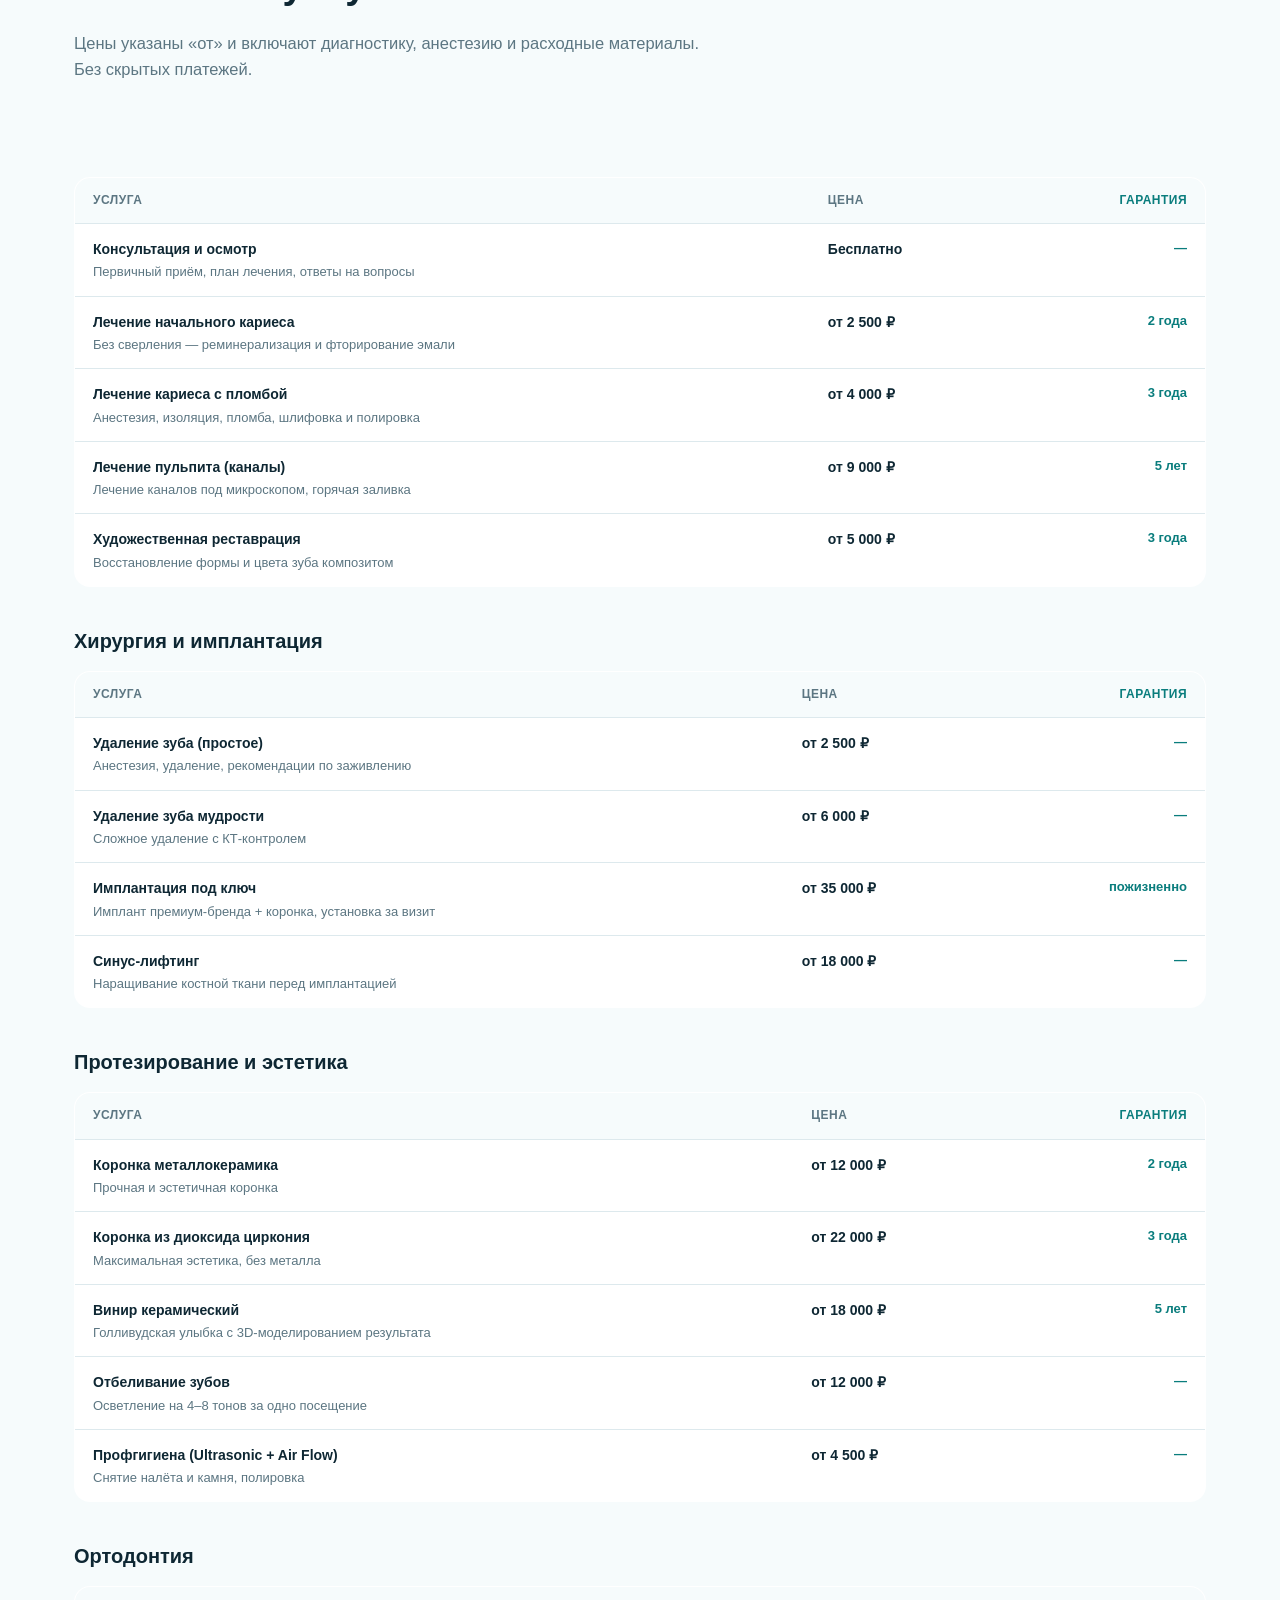
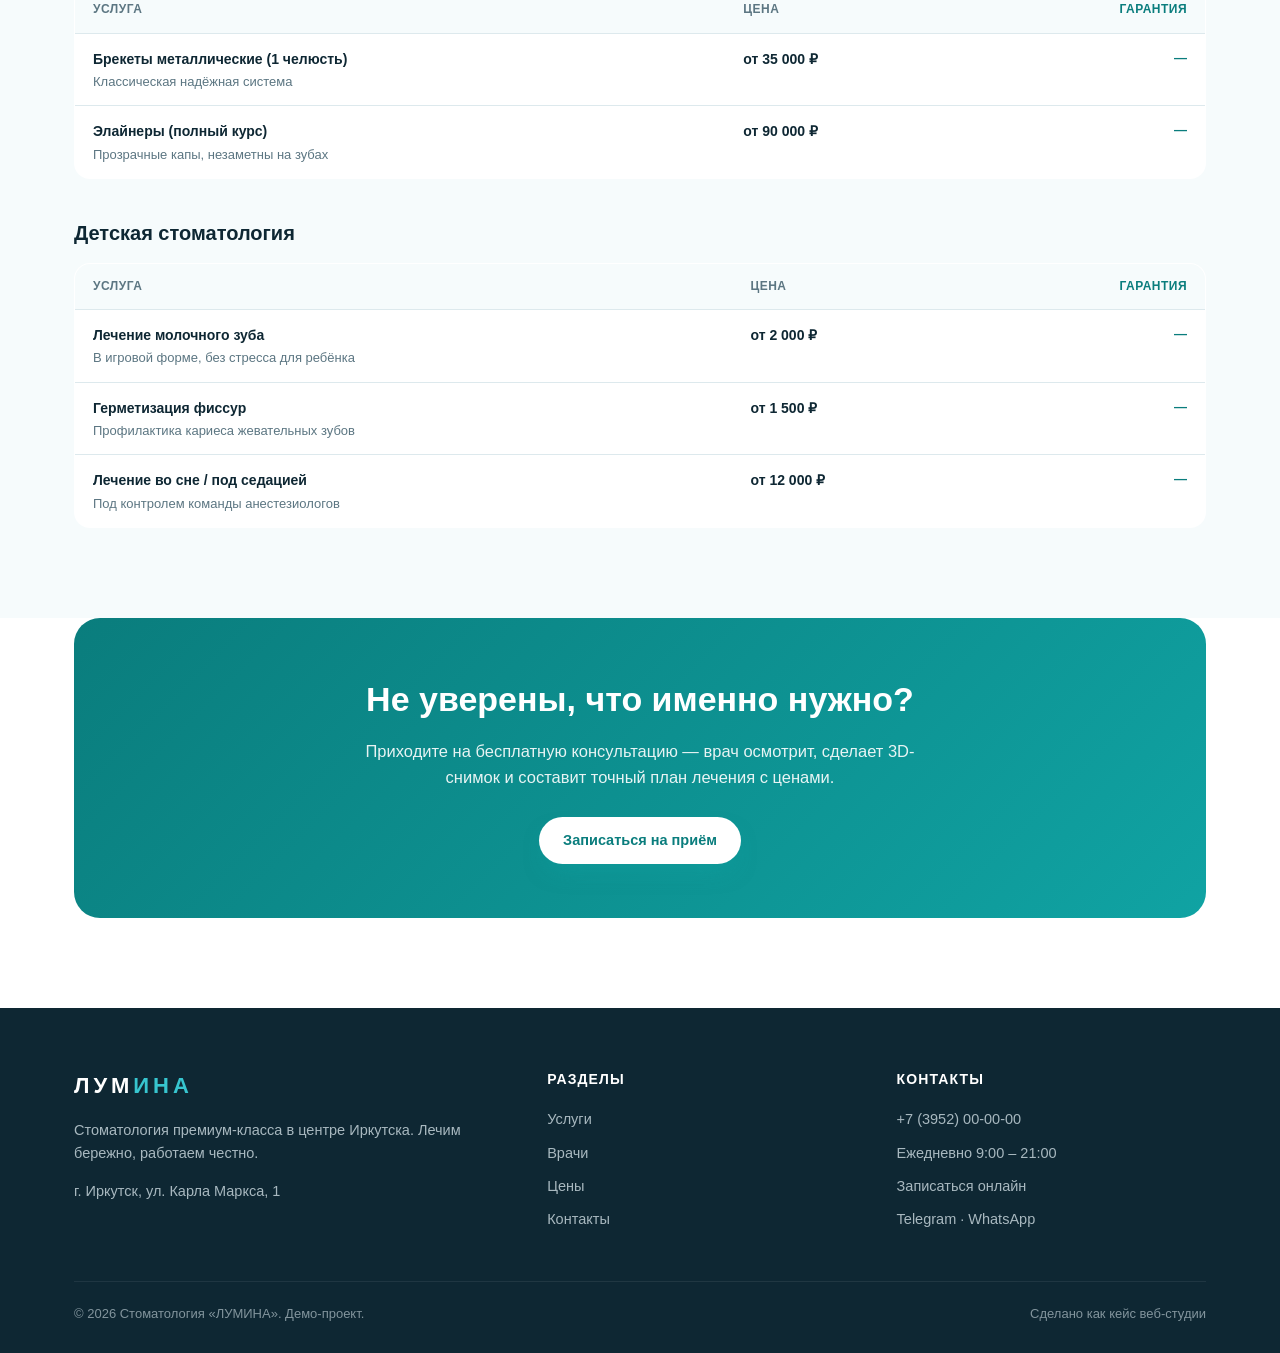
==== commit 725cd54c: "ceny: orientation labels + unique tooth names in calculator" ====
--- a/ceny.html
+++ b/ceny.html
@@ -13,9 +13,13 @@
 .tc-tab.on{background:var(--accent,#10a3a3);color:#fff}
 .tc-note{font-size:13px;color:var(--muted,#5c7682);background:var(--soft2,#f6fbfc);border-radius:12px;padding:10px 14px;margin:14px 0 22px;line-height:1.45}
 .tc-grid{display:grid;grid-template-columns:1fr 1fr;gap:28px}
-.tc-arch{display:flex;flex-direction:column;gap:clamp(8px,2.4vw,18px);align-items:center;justify-content:center;padding:clamp(10px,2.6vw,22px);background:var(--soft2,#f6fbfc);border-radius:18px;overflow-x:auto}
-.tc-jaw{font-size:11px;letter-spacing:.06em;text-transform:uppercase;color:var(--muted,#7a8c93);font-weight:700}
-.tc-row{display:flex;gap:clamp(6px,2vw,20px);align-items:flex-end}
+.tc-arch{display:flex;flex-direction:column;gap:clamp(6px,2vw,14px);align-items:center;justify-content:center;padding:clamp(10px,2.6vw,22px);background:var(--soft2,#f6fbfc);border-radius:18px;overflow-x:auto}
+.tc-jaw{font-size:11px;letter-spacing:.06em;text-transform:uppercase;color:var(--muted,#7a8c93);font-weight:700;margin:2px 0}
+.tc-sides{display:flex;width:100%;max-width:360px;gap:10px;margin-bottom:2px}
+.tc-sides span{flex:1;text-align:center;font-size:10px;letter-spacing:.05em;text-transform:uppercase;color:var(--muted,#7a8c93);font-weight:700}
+.tc-mid{align-self:stretch;border-left:2px dashed var(--line,#cfe0e5);margin:0 clamp(3px,1.4vw,10px)}
+.tc-orient{font-size:12px;color:var(--muted,#5c7682);text-align:center;margin-top:8px;line-height:1.4}
+.tc-row{display:flex;gap:clamp(4px,1.4vw,12px);align-items:flex-end}
 .tc-quad{display:flex;gap:clamp(1px,.45vw,5px)}
 .tooth{width:clamp(12px,4.2vw,28px);flex:none;background:none;border:0;padding:0;cursor:pointer;display:flex;flex-direction:column;align-items:center;gap:3px}
 .tooth .tsvg{width:100%;height:auto;display:block;transition:.18s}
@@ -104,7 +108,7 @@
       <button class="tc-tab on" data-mode="adult" type="button">Для взрослых</button>
       <button class="tc-tab" data-mode="child" type="button">Для детей</button>
     </div>
-    <div class="tc-note">На схеме 28 зубов — без «зубов мудрости». Кликните по беспокоящему зубу, отметьте проблему и выберите конкретный вариант лечения — покажем примерную стоимость.</div>
+    <div class="tc-note">На схеме 28 зубов — без «зубов мудрости». Схема показана как при взгляде на вас: <b>правая</b> сторона вашего рта — <b>слева</b> на схеме. Нажмите на зуб — увидите его название, затем отметьте проблему и выберите вариант лечения.</div>
     <div class="tc-grid">
       <div id="tcArch" class="tc-arch"></div>
       <div id="tcSymptoms"></div>
@@ -243,38 +247,52 @@
     ]
   };
   var COUNT={adult:7,child:5};
+  var QUAD={ur:'Верхний правый',ul:'Верхний левый',lr:'Нижний правый',ll:'Нижний левый'};
+  var POS={adult:['центральный резец','боковой резец','клык','первый премоляр','второй премоляр','первый моляр','второй моляр'],child:['центральный резец','боковой резец','клык','первый моляр','второй моляр']};
   var state={mode:'adult',active:null,sel:{adult:{},child:{}}};
-  var numById={};
+  var numById={},nameById={};
   var elArch=document.getElementById('tcArch'),elSym=document.getElementById('tcSymptoms'),elSum=document.getElementById('tcSummary'),elTot=document.getElementById('tcTotal');
   function fmt(n){var s=String(n),o='',c=0,i;for(i=s.length-1;i>=0;i--){o=s.charAt(i)+o;c++;if(c%3===0&&i>0)o=' '+o;}return o+' ₽';}
   function findSym(k){var a=SYM[state.mode],i;for(i=0;i<a.length;i++){if(a[i].k===k)return a[i];}return null;}
   function arch(){
-    elArch.innerHTML='';numById={};
+    elArch.innerHTML='';numById={};nameById={};
     var n=COUNT[state.mode];
-    [['ur','ul'],['lr','ll']].forEach(function(quads,ri){
-      var rd=document.createElement('div');rd.className='tc-row '+(ri===0?'upper':'lower');
-      quads.forEach(function(q){
+    function tooth(q,num){
+      var id=q+num;numById[id]=num;
+      var nm=QUAD[q]+', '+POS[state.mode][num-1];nameById[id]=nm;
+      var b=document.createElement('button');b.type='button';b.className='tooth';
+      b.title=nm;b.setAttribute('aria-label',nm);
+      b.innerHTML=TOOTH+'<span class="tnum">'+num+'</span>';
+      if(state.active===id)b.className+=' active';
+      if(state.sel[state.mode][id]&&Object.keys(state.sel[state.mode][id]).length)b.className+=' filled';
+      b.onclick=function(){state.active=id;render();};
+      return b;
+    }
+    function row(quads,cls){
+      var rd=document.createElement('div');rd.className='tc-row '+cls;
+      quads.forEach(function(q,qi){
         var qd=document.createElement('div');qd.className='tc-quad';
         var nums=[],i;for(i=1;i<=n;i++)nums.push(i);
         if(q==='ur'||q==='lr')nums.reverse();
-        nums.forEach(function(num){
-          var id=q+num;numById[id]=num;
-          var b=document.createElement('button');b.type='button';b.className='tooth';
-          b.innerHTML=TOOTH+'<span class="tnum">'+num+'</span>';
-          if(state.active===id)b.className+=' active';
-          if(state.sel[state.mode][id]&&Object.keys(state.sel[state.mode][id]).length)b.className+=' filled';
-          b.onclick=function(){state.active=id;render();};
-          qd.appendChild(b);
-        });
+        nums.forEach(function(num){qd.appendChild(tooth(q,num));});
         rd.appendChild(qd);
+        if(qi===0){var mid=document.createElement('div');mid.className='tc-mid';rd.appendChild(mid);}
       });
-      elArch.appendChild(rd);
-    });
+      return rd;
+    }
+    var sides=document.createElement('div');sides.className='tc-sides';
+    sides.innerHTML='<span>Правая сторона</span><span>Левая сторона</span>';
+    elArch.appendChild(sides);
+    var ju=document.createElement('div');ju.className='tc-jaw';ju.textContent='Верхняя челюсть';elArch.appendChild(ju);
+    elArch.appendChild(row(['ur','ul'],'upper'));
+    elArch.appendChild(row(['lr','ll'],'lower'));
+    var jl=document.createElement('div');jl.className='tc-jaw';jl.textContent='Нижняя челюсть';elArch.appendChild(jl);
+    var orient=document.createElement('div');orient.className='tc-orient';orient.textContent='Наведите или нажмите на зуб — покажем его название';elArch.appendChild(orient);
   }
   function syms(){
     elSym.innerHTML='';
     if(!state.active){elSym.innerHTML='<div class="tc-empty">Выберите беспокоящий зуб на схеме, чтобы указать проблему</div>';return;}
-    var h=document.createElement('div');h.className='tc-symhead';h.textContent='Зуб № '+numById[state.active]+' — что беспокоит?';elSym.appendChild(h);
+    var h=document.createElement('div');h.className='tc-symhead';h.textContent=nameById[state.active]+' — что беспокоит?';elSym.appendChild(h);
     var picks=state.sel[state.mode][state.active]||{};
     SYM[state.mode].forEach(function(s){
       var chosen=picks[s.k];var on=chosen!==undefined;
@@ -309,7 +327,8 @@
         var s=findSym(sk);if(!s)return;
         var ok=m[id][sk],o=null,i;for(i=0;i<s.opts.length;i++){if(s.opts[i].ok===ok)o=s.opts[i];}
         if(!o)return;total+=o.p;
-        html+='<div class="tc-line"><span>Зуб № '+numById[id]+' · '+o.n+'</span><b>от '+fmt(o.p)+'</b></div>';
+        var label=nameById[id]||'Зуб';
+        html+='<div class="tc-line"><span>'+label+' · '+o.n+'</span><b>от '+fmt(o.p)+'</b></div>';
       });
     });
     elSum.innerHTML=html||'<div class="tc-empty">Пока ничего не выбрано</div>';
